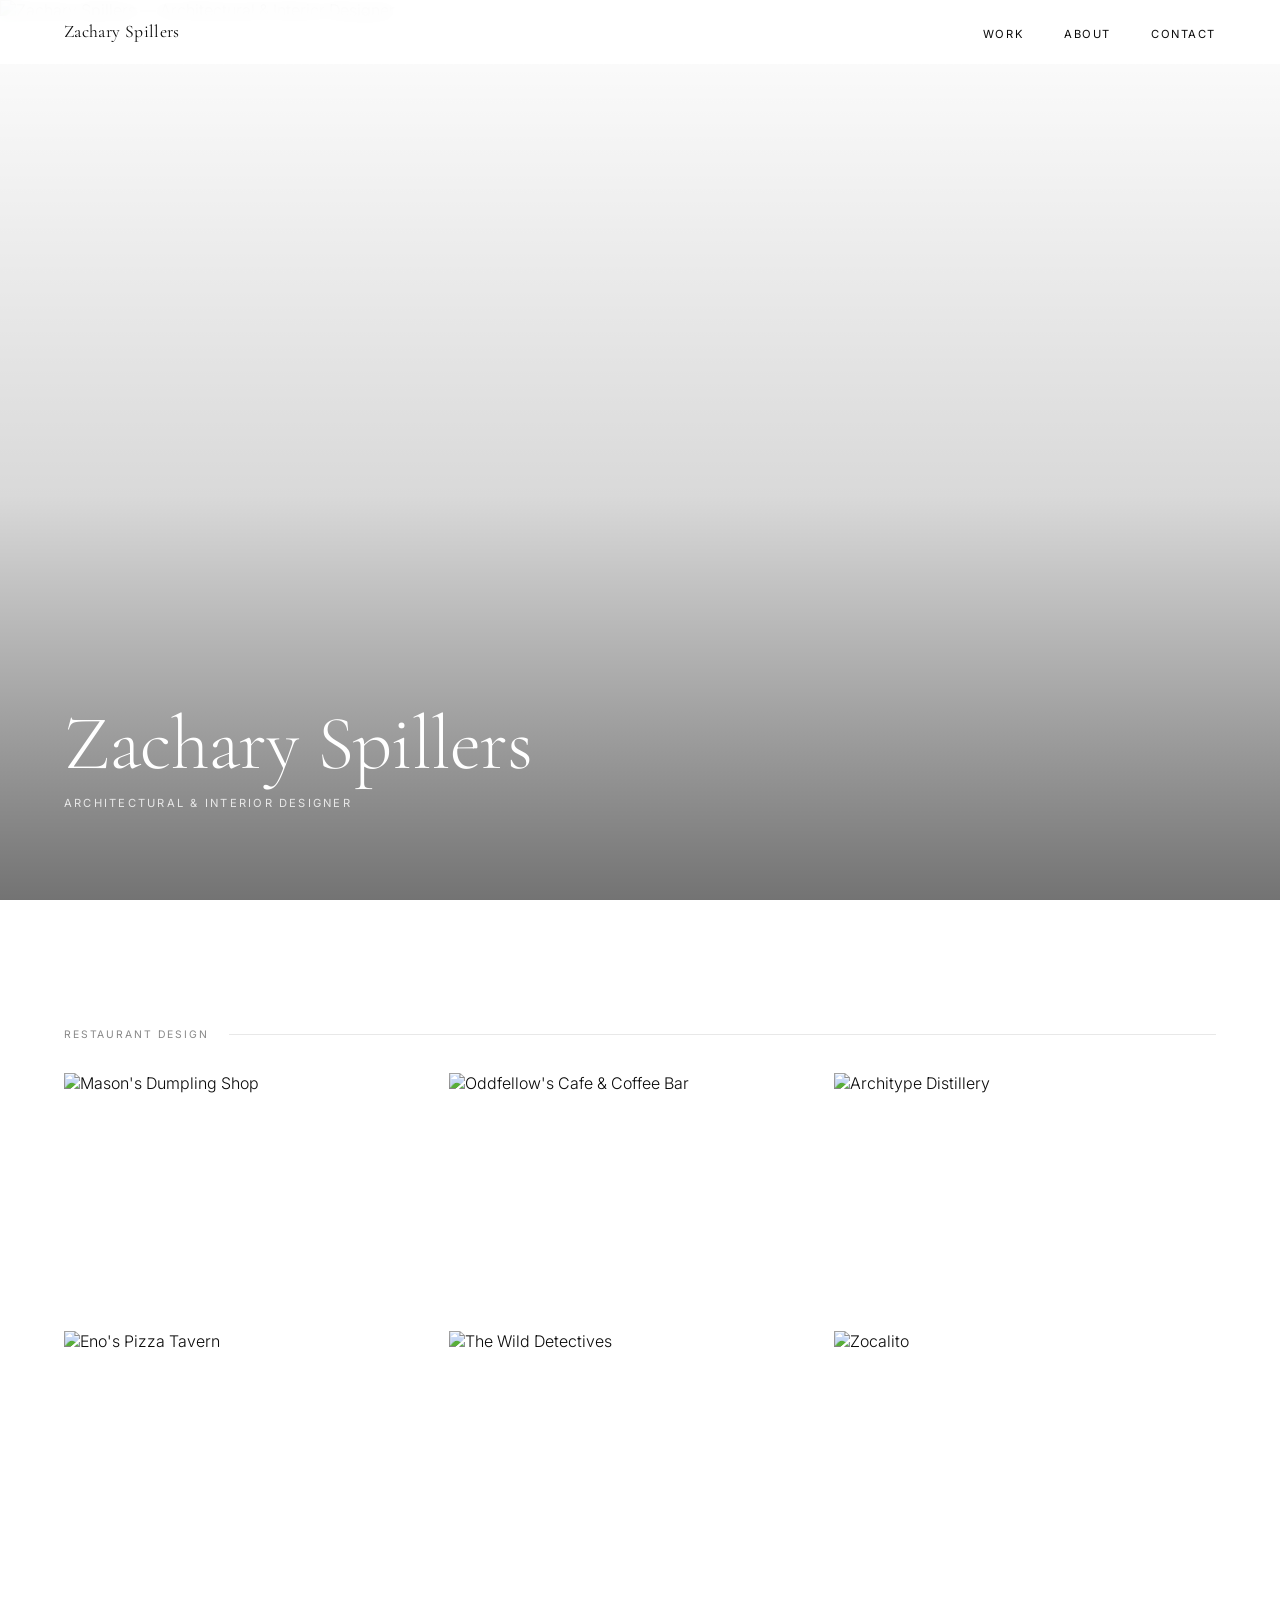
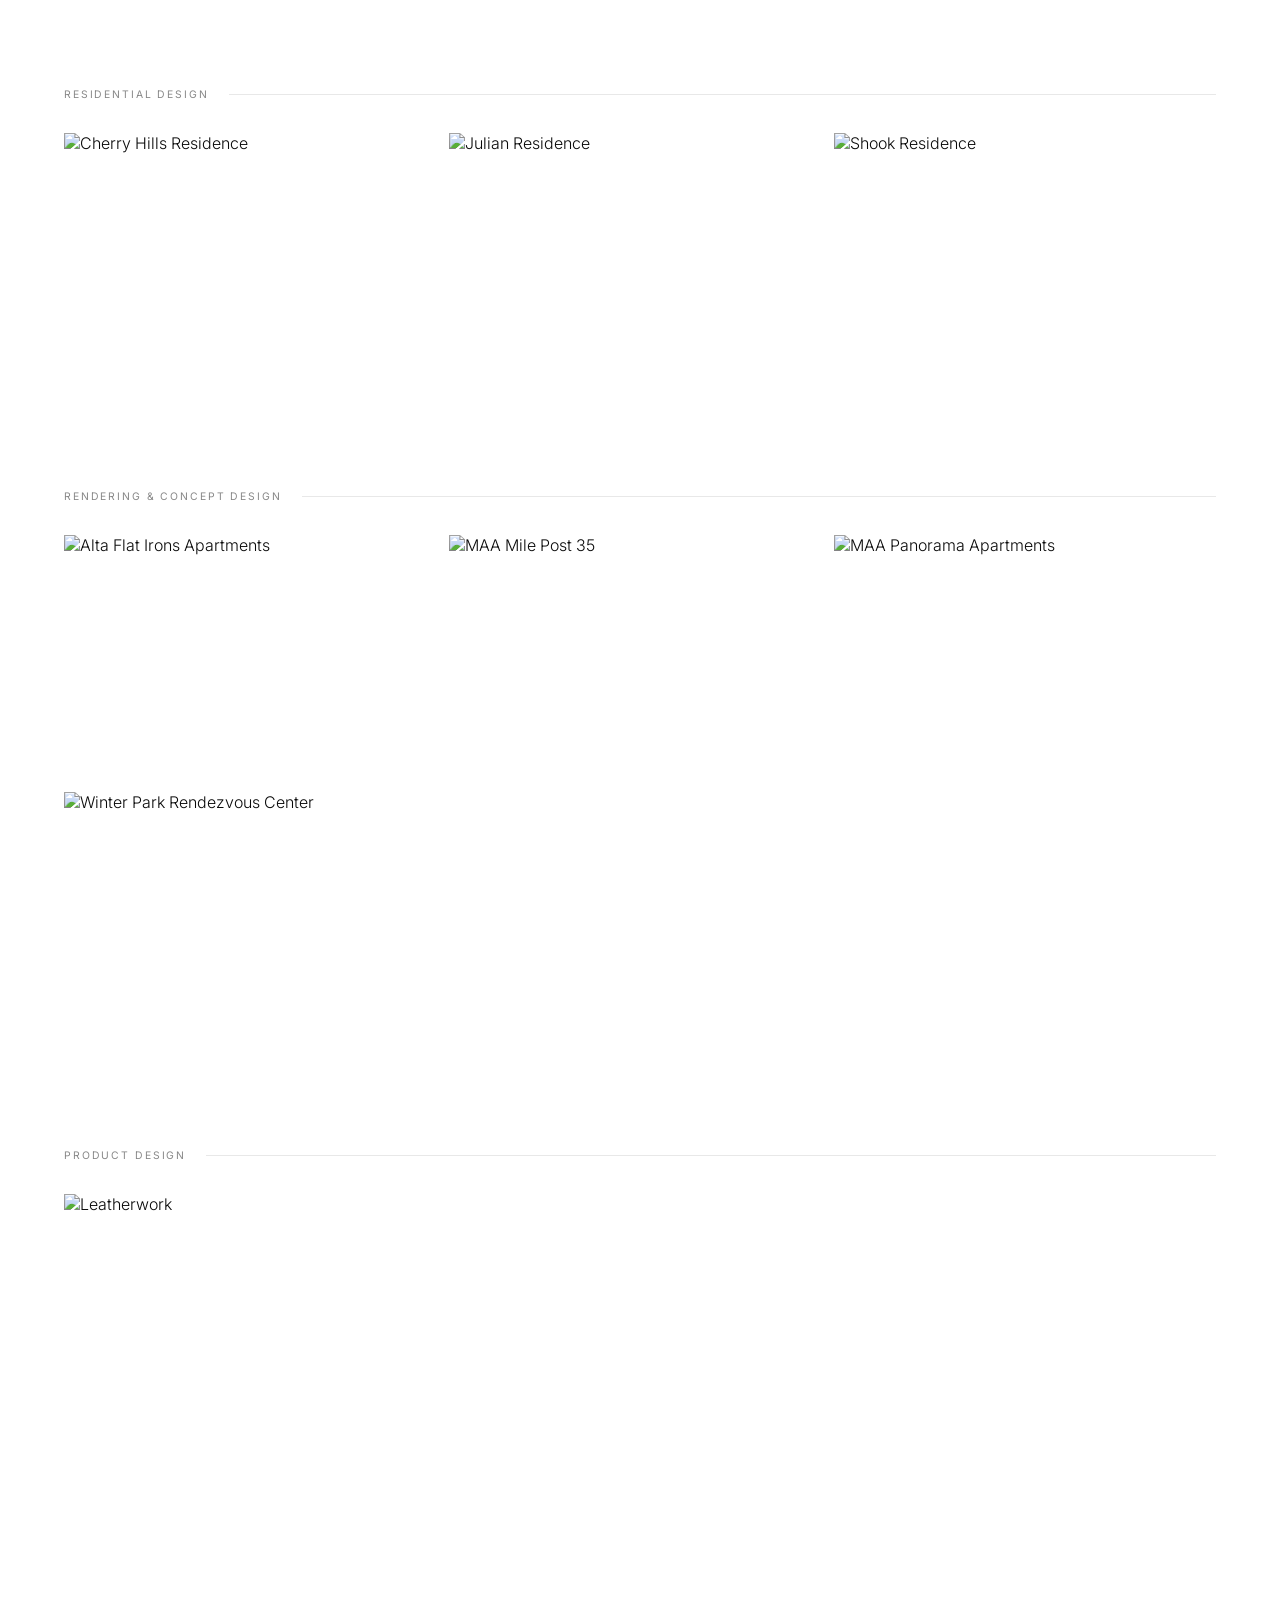
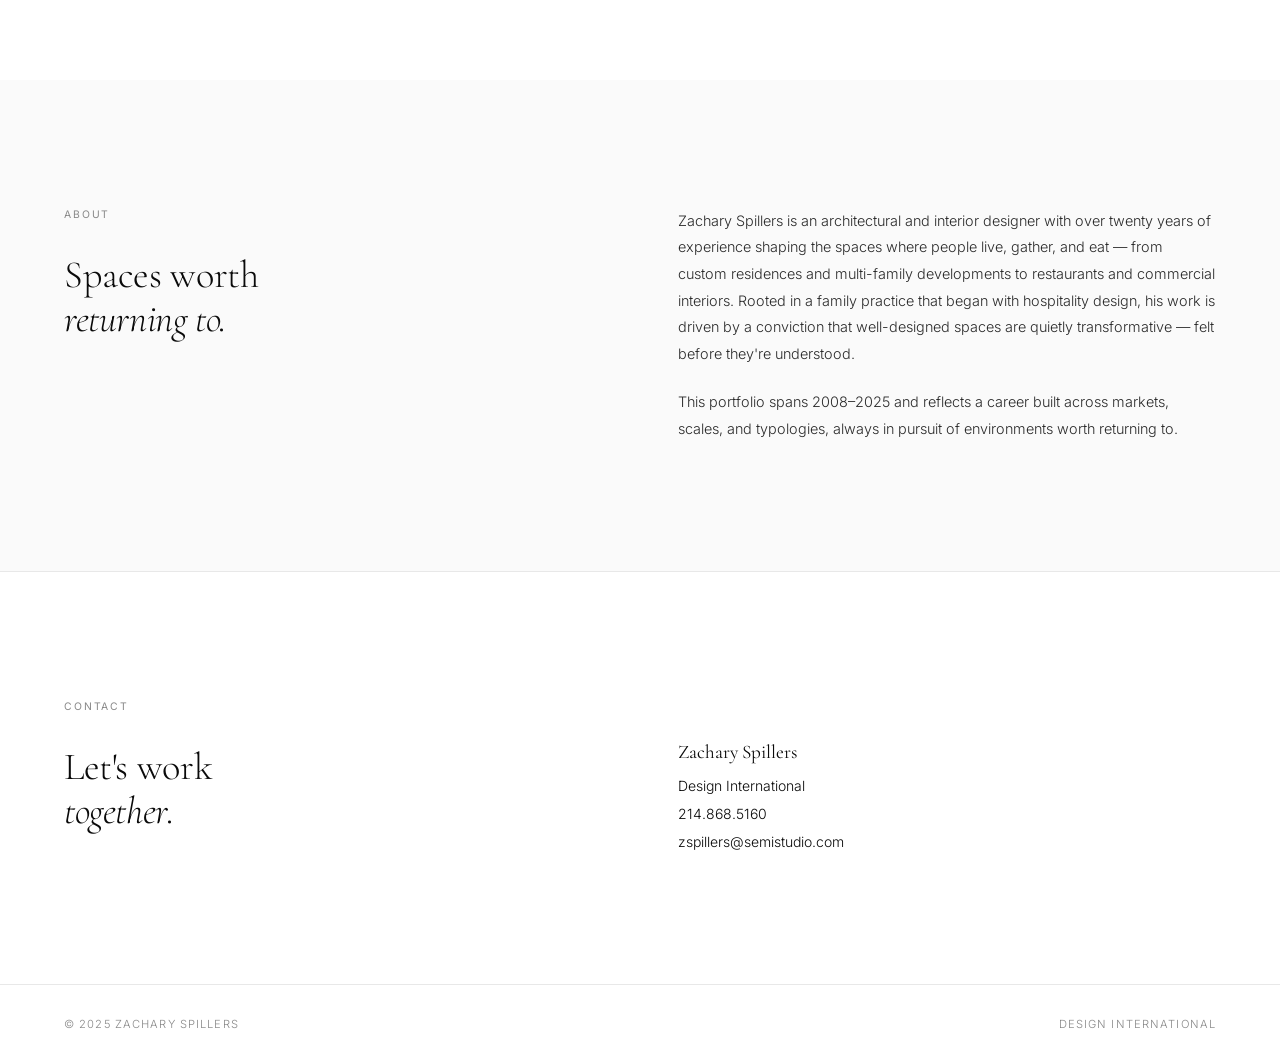
==== index.html @ 6c0fbd80 "Initial Upload" ====
<!DOCTYPE html>
<html lang="en">
<head>
  <meta charset="UTF-8" />
  <meta name="viewport" content="width=device-width, initial-scale=1.0" />
  <title>Zachary Spillers — Architectural &amp; Interior Designer</title>
  <meta name="description" content="Zachary Spillers is an architectural and interior designer with 20+ years of experience across hospitality, residential, and commercial interiors — based in Denver, working across Dallas, Mexico City, and beyond." />

  <link rel="preconnect" href="https://fonts.googleapis.com" />
  <link rel="preconnect" href="https://fonts.gstatic.com" crossorigin />
  <link href="https://fonts.googleapis.com/css2?family=Cormorant+Garamond:ital,wght@0,300;0,400;1,300&family=Inter:wght@300;400&display=swap" rel="stylesheet" />

  <link rel="stylesheet" href="styles.css" />
</head>
<body>

  <!-- ─── NAV ─────────────────────────────────────────────────────────────── -->
  <nav class="nav" id="nav">
    <a href="index.html" class="nav-wordmark">Zachary Spillers</a>
    <ul class="nav-links">
      <li><a href="#work">Work</a></li>
      <li><a href="#about">About</a></li>
      <li><a href="#contact">Contact</a></li>
    </ul>
  </nav>

  <!-- ─── HERO ─────────────────────────────────────────────────────────────── -->
  <section class="hero">
    <div class="hero-image">
      <img src="images/oddfellows-cafe/Oddfellows_Cafe_Cover.jpg"
           alt="Zachary Spillers — Architectural &amp; Interior Designer" />
    </div>
    <div class="hero-overlay"></div>
    <div class="hero-content">
      <h1 class="t-display">Zachary Spillers</h1>
      <p class="hero-subtitle">Architectural &amp; Interior Designer</p>
    </div>
  </section>

  <!-- ─── WORK ──────────────────────────────────────────────────────────────── -->
  <section id="work">
    <!-- Categories and project grids rendered by main.js -->
  </section>

  <!-- ─── ABOUT ─────────────────────────────────────────────────────────────── -->
  <section id="about">
    <div class="about-inner">
      <div>
        <p class="t-label about-label fade-in">About</p>
        <h2 class="t-heading fade-in">Spaces worth<br /><em>returning to.</em></h2>
      </div>
      <div class="fade-in">
        <p class="about-bio">
          Zachary Spillers is an architectural and interior designer with over twenty years of experience shaping the spaces where people live, gather, and eat — from custom residences and multi-family developments to restaurants and commercial interiors. Rooted in a family practice that began with hospitality design, his work is driven by a conviction that well-designed spaces are quietly transformative — felt before they're understood.
        </p>
        <p class="about-bio" style="margin-top:1.5em;">
          This portfolio spans 2008–2025 and reflects a career built across markets, scales, and typologies, always in pursuit of environments worth returning to.
        </p>
      </div>
    </div>
  </section>

  <!-- ─── CONTACT ───────────────────────────────────────────────────────────── -->
  <section id="contact">
    <div class="contact-inner">
      <div class="fade-in">
        <p class="t-label" style="margin-bottom:32px;">Contact</p>
        <h2 class="t-heading">Let's work<br /><em>together.</em></h2>
      </div>
      <div class="contact-details fade-in">
        <span class="contact-name">Zachary Spillers</span>
        <span class="contact-line">Design International</span>
        <a class="contact-line" href="tel:2148685160">214.868.5160</a>
        <a class="contact-line" href="mailto:zspillers@semistudio.com">zspillers@semistudio.com</a>
      </div>
    </div>
  </section>

  <!-- ─── FOOTER ────────────────────────────────────────────────────────────── -->
  <footer class="footer">
    <span class="footer-copy">&copy; 2025 Zachary Spillers</span>
    <span class="footer-copy">Design International</span>
  </footer>

  <script src="projects.js"></script>
  <script src="main.js"></script>
</body>
</html>
---- styles.css ----
/* ─── RESET & BASE ──────────────────────────────────────────────────────────── */
*, *::before, *::after { box-sizing: border-box; margin: 0; padding: 0; }

:root {
  --black: #0a0a0a;
  --white: #ffffff;
  --gray: #888888;
  --light-gray: #e8e8e8;
  --nav-height: 64px;
  --max-width: 1440px;
  --pad-x: clamp(24px, 5vw, 80px);
  --serif: 'Cormorant Garamond', Georgia, serif;
  --sans: 'Inter', system-ui, -apple-system, sans-serif;
}

html { scroll-behavior: smooth; font-size: 16px; }

body {
  font-family: var(--sans);
  font-weight: 300;
  color: var(--black);
  background: var(--white);
  -webkit-font-smoothing: antialiased;
  overflow-x: hidden;
}

img { display: block; width: 100%; height: 100%; object-fit: cover; }

a { color: inherit; text-decoration: none; }

/* ─── TYPOGRAPHY ────────────────────────────────────────────────────────────── */
/* T1 — Display / Hero */
.t-display {
  font-family: var(--serif);
  font-weight: 300;
  font-size: clamp(2.5rem, 6vw, 5rem);
  letter-spacing: -0.01em;
  line-height: 1.05;
}

/* T2 — Section headings */
.t-heading {
  font-family: var(--serif);
  font-weight: 300;
  font-size: clamp(1.75rem, 3vw, 2.5rem);
  letter-spacing: -0.01em;
  line-height: 1.15;
}

/* T3 — Category labels / metadata */
.t-label {
  font-family: var(--sans);
  font-weight: 400;
  font-size: 0.65rem;
  letter-spacing: 0.18em;
  text-transform: uppercase;
  color: var(--gray);
}

/* T4 — Body */
.t-body {
  font-family: var(--sans);
  font-weight: 300;
  font-size: clamp(0.875rem, 1.1vw, 1rem);
  line-height: 1.75;
  color: #333;
}

/* ─── NAVIGATION ────────────────────────────────────────────────────────────── */
.nav {
  position: fixed;
  top: 0; left: 0; right: 0;
  z-index: 100;
  height: var(--nav-height);
  display: flex;
  align-items: center;
  justify-content: space-between;
  padding: 0 var(--pad-x);
  background: rgba(255,255,255,0.95);
  backdrop-filter: blur(8px);
  -webkit-backdrop-filter: blur(8px);
  border-bottom: 1px solid transparent;
  transition: border-color 0.3s;
}

.nav.scrolled { border-bottom-color: var(--light-gray); }

.nav-wordmark {
  font-family: var(--serif);
  font-weight: 400;
  font-size: 1.1rem;
  letter-spacing: 0.02em;
  white-space: nowrap;
}

.nav-links {
  display: flex;
  gap: 40px;
  list-style: none;
}

.nav-links a {
  font-size: 0.7rem;
  letter-spacing: 0.14em;
  text-transform: uppercase;
  font-weight: 400;
  color: var(--black);
  transition: color 0.2s;
  position: relative;
}

.nav-links a::after {
  content: '';
  position: absolute;
  left: 0; bottom: -2px;
  width: 0; height: 1px;
  background: var(--black);
  transition: width 0.2s;
}

.nav-links a:hover { color: var(--black); }
.nav-links a:hover::after { width: 100%; }

/* ─── HERO ──────────────────────────────────────────────────────────────────── */
.hero {
  position: relative;
  height: 100svh;
  min-height: 560px;
  display: flex;
  align-items: flex-end;
  overflow: hidden;
}

.hero-image {
  position: absolute;
  inset: 0;
}

.hero-image img {
  object-position: center 30%;
}

.hero-overlay {
  position: absolute;
  inset: 0;
  background: linear-gradient(
    to top,
    rgba(0,0,0,0.55) 0%,
    rgba(0,0,0,0.15) 45%,
    rgba(0,0,0,0) 100%
  );
}

.hero-content {
  position: relative;
  z-index: 1;
  padding: 0 var(--pad-x) clamp(48px, 7vw, 96px);
  color: var(--white);
}

.hero-content .t-display { color: var(--white); }

.hero-subtitle {
  margin-top: 12px;
  font-size: 0.7rem;
  letter-spacing: 0.2em;
  text-transform: uppercase;
  font-weight: 400;
  color: rgba(255,255,255,0.8);
}

/* ─── SECTIONS ──────────────────────────────────────────────────────────────── */
.section {
  padding: clamp(80px, 10vw, 140px) var(--pad-x);
  max-width: var(--max-width);
  margin: 0 auto;
}

.section-full {
  padding: clamp(80px, 10vw, 140px) var(--pad-x);
}

.section-divider {
  width: 48px;
  height: 1px;
  background: var(--black);
  margin-bottom: 48px;
}

/* ─── WORK GRID ─────────────────────────────────────────────────────────────── */
#work { padding-top: clamp(80px, 10vw, 140px); }

.work-category {
  max-width: var(--max-width);
  margin: 0 auto;
  padding: 0 var(--pad-x);
  margin-bottom: clamp(64px, 8vw, 120px);
}

.work-category-header {
  display: flex;
  align-items: center;
  gap: 20px;
  margin-bottom: 32px;
}

.work-category-header::after {
  content: '';
  flex: 1;
  height: 1px;
  background: var(--light-gray);
}

.project-grid {
  display: grid;
  grid-template-columns: repeat(3, 1fr);
  gap: 3px;
}

.project-card {
  position: relative;
  aspect-ratio: 3 / 2;
  overflow: hidden;
  cursor: pointer;
  display: block;
}

.project-card-image {
  position: absolute;
  inset: 0;
  transition: transform 0.7s cubic-bezier(0.25, 0.46, 0.45, 0.94);
}

.project-card:hover .project-card-image {
  transform: scale(1.04);
}

.project-card-overlay {
  position: absolute;
  inset: 0;
  background: linear-gradient(
    to top,
    rgba(0,0,0,0.72) 0%,
    rgba(0,0,0,0.1) 50%,
    rgba(0,0,0,0) 100%
  );
  opacity: 0;
  transition: opacity 0.4s ease;
}

.project-card:hover .project-card-overlay { opacity: 1; }

.project-card-info {
  position: absolute;
  bottom: 0; left: 0; right: 0;
  padding: 24px 28px;
  transform: translateY(6px);
  opacity: 0;
  transition: opacity 0.35s ease, transform 0.35s ease;
}

.project-card:hover .project-card-info {
  opacity: 1;
  transform: translateY(0);
}

.project-card-title {
  font-family: var(--serif);
  font-weight: 300;
  font-size: clamp(1rem, 1.4vw, 1.35rem);
  color: var(--white);
  line-height: 1.2;
}

.project-card-location {
  margin-top: 4px;
  font-size: 0.65rem;
  letter-spacing: 0.14em;
  text-transform: uppercase;
  color: rgba(255,255,255,0.7);
  font-weight: 400;
}

/* 2-column for categories with fewer items */
.project-grid-2 {
  grid-template-columns: repeat(2, 1fr);
}

/* ─── ABOUT ─────────────────────────────────────────────────────────────────── */
#about {
  background: #fafafa;
}

.about-inner {
  display: grid;
  grid-template-columns: 1fr 1fr;
  gap: clamp(48px, 6vw, 96px);
  align-items: start;
  max-width: var(--max-width);
  margin: 0 auto;
  padding: clamp(80px, 10vw, 140px) var(--pad-x);
}

.about-label { margin-bottom: 32px; }

.about-bio {
  font-family: var(--sans);
  font-weight: 300;
  font-size: clamp(0.9rem, 1.1vw, 1.05rem);
  line-height: 1.85;
  color: #2a2a2a;
}

/* ─── CONTACT ────────────────────────────────────────────────────────────────── */
#contact {
  border-top: 1px solid var(--light-gray);
}

.contact-inner {
  max-width: var(--max-width);
  margin: 0 auto;
  padding: clamp(80px, 10vw, 140px) var(--pad-x);
  display: grid;
  grid-template-columns: 1fr 1fr;
  gap: clamp(48px, 6vw, 96px);
  align-items: start;
}

.contact-details { margin-top: 40px; }

.contact-line {
  display: block;
  font-size: clamp(0.875rem, 1vw, 1rem);
  line-height: 2;
  font-weight: 300;
  color: var(--black);
  transition: color 0.2s;
}

a.contact-line:hover { color: var(--gray); }

.contact-name {
  font-family: var(--serif);
  font-size: clamp(1.1rem, 1.5vw, 1.4rem);
  font-weight: 400;
  margin-bottom: 8px;
  display: block;
}

/* ─── FOOTER ─────────────────────────────────────────────────────────────────── */
.footer {
  border-top: 1px solid var(--light-gray);
  padding: 32px var(--pad-x);
  display: flex;
  align-items: center;
  justify-content: space-between;
}

.footer-copy {
  font-size: 0.7rem;
  letter-spacing: 0.1em;
  color: var(--gray);
  text-transform: uppercase;
}

/* ─── PROJECT PAGE ───────────────────────────────────────────────────────────── */
.project-hero {
  position: relative;
  height: 92svh;
  min-height: 480px;
  overflow: hidden;
  margin-top: var(--nav-height);
}

.project-hero img {
  width: 100%;
  height: 100%;
  object-fit: cover;
  object-position: center 40%;
}

.project-meta {
  max-width: var(--max-width);
  margin: 0 auto;
  padding: clamp(56px, 7vw, 100px) var(--pad-x) 0;
  display: grid;
  grid-template-columns: 1fr 1fr;
  gap: clamp(40px, 5vw, 80px);
  align-items: start;
}

.project-title-block .t-label { margin-bottom: 16px; }

.project-title {
  font-family: var(--serif);
  font-weight: 300;
  font-size: clamp(2rem, 4vw, 3.5rem);
  letter-spacing: -0.01em;
  line-height: 1.1;
}

.project-location {
  margin-top: 8px;
  font-size: 0.7rem;
  letter-spacing: 0.16em;
  text-transform: uppercase;
  color: var(--gray);
  font-weight: 400;
}

.project-info { padding-top: 8px; }

.project-scope-label {
  font-size: 0.6rem;
  letter-spacing: 0.18em;
  text-transform: uppercase;
  color: var(--gray);
  margin-bottom: 8px;
  font-weight: 400;
}

.project-scope {
  font-size: clamp(0.8rem, 0.95vw, 0.9rem);
  line-height: 1.7;
  font-weight: 300;
  color: #444;
  border-left: 1px solid var(--light-gray);
  padding-left: 20px;
}

.project-description {
  max-width: var(--max-width);
  margin: 0 auto;
  padding: clamp(40px, 5vw, 72px) var(--pad-x) 0;
}

.project-description p {
  max-width: 68ch;
  font-size: clamp(0.925rem, 1.1vw, 1.05rem);
  line-height: 1.85;
  font-weight: 300;
  color: #2a2a2a;
}

/* ─── GALLERY GRID ───────────────────────────────────────────────────────────── */
.gallery-section {
  max-width: var(--max-width);
  margin: 0 auto;
  padding: clamp(56px, 7vw, 96px) var(--pad-x);
}

.gallery-grid {
  display: grid;
  grid-template-columns: repeat(2, 1fr);
  gap: 3px;
}

.gallery-item {
  aspect-ratio: 3 / 2;
  overflow: hidden;
  cursor: zoom-in;
  position: relative;
}

.gallery-item img {
  transition: transform 0.5s cubic-bezier(0.25, 0.46, 0.45, 0.94);
}

.gallery-item:hover img { transform: scale(1.03); }

/* ─── LIGHTBOX ───────────────────────────────────────────────────────────────── */
.lightbox {
  position: fixed;
  inset: 0;
  z-index: 1000;
  background: rgba(0,0,0,0.95);
  display: flex;
  align-items: center;
  justify-content: center;
  opacity: 0;
  pointer-events: none;
  transition: opacity 0.3s ease;
}

.lightbox.open {
  opacity: 1;
  pointer-events: all;
}

.lightbox-inner {
  position: relative;
  max-width: 90vw;
  max-height: 90svh;
  display: flex;
  align-items: center;
  justify-content: center;
}

.lightbox-img {
  max-width: 90vw;
  max-height: 90svh;
  width: auto;
  height: auto;
  object-fit: contain;
  display: block;
}

.lightbox-close {
  position: fixed;
  top: 24px; right: 28px;
  width: 44px; height: 44px;
  display: flex;
  align-items: center;
  justify-content: center;
  cursor: pointer;
  color: rgba(255,255,255,0.75);
  font-size: 1.5rem;
  font-weight: 200;
  transition: color 0.2s;
  background: none;
  border: none;
  line-height: 1;
}

.lightbox-close:hover { color: var(--white); }

.lightbox-prev,
.lightbox-next {
  position: fixed;
  top: 50%;
  transform: translateY(-50%);
  width: 48px; height: 48px;
  display: flex;
  align-items: center;
  justify-content: center;
  cursor: pointer;
  color: rgba(255,255,255,0.6);
  background: none;
  border: none;
  font-size: 1.6rem;
  font-weight: 200;
  transition: color 0.2s;
}

.lightbox-prev { left: 20px; }
.lightbox-next { right: 20px; }
.lightbox-prev:hover,
.lightbox-next:hover { color: var(--white); }

.lightbox-counter {
  position: fixed;
  bottom: 24px;
  left: 50%;
  transform: translateX(-50%);
  font-size: 0.65rem;
  letter-spacing: 0.15em;
  color: rgba(255,255,255,0.5);
  text-transform: uppercase;
}

/* ─── PROJECT NAV ────────────────────────────────────────────────────────────── */
.project-nav {
  border-top: 1px solid var(--light-gray);
  display: grid;
  grid-template-columns: 1fr 1fr;
}

.project-nav-item {
  padding: clamp(32px, 4vw, 56px) var(--pad-x);
  display: flex;
  flex-direction: column;
  gap: 10px;
  transition: background 0.2s;
  cursor: pointer;
}

.project-nav-item:hover { background: #fafafa; }

.project-nav-item.next {
  border-left: 1px solid var(--light-gray);
  text-align: right;
  align-items: flex-end;
}

.project-nav-arrow {
  font-size: 1.2rem;
  font-weight: 200;
  color: var(--gray);
}

.project-nav-label {
  font-size: 0.6rem;
  letter-spacing: 0.18em;
  text-transform: uppercase;
  color: var(--gray);
  font-weight: 400;
}

.project-nav-title {
  font-family: var(--serif);
  font-weight: 300;
  font-size: clamp(1rem, 1.5vw, 1.4rem);
  color: var(--black);
  line-height: 1.2;
}

/* ─── BACK LINK ──────────────────────────────────────────────────────────────── */
.back-link {
  display: inline-flex;
  align-items: center;
  gap: 8px;
  font-size: 0.65rem;
  letter-spacing: 0.15em;
  text-transform: uppercase;
  font-weight: 400;
  color: var(--gray);
  transition: color 0.2s;
  padding: clamp(24px, 3vw, 40px) var(--pad-x) 0;
  max-width: var(--max-width);
  margin: 0 auto;
  display: flex;
}

.back-link:hover { color: var(--black); }

/* ─── MOBILE ─────────────────────────────────────────────────────────────────── */
@media (max-width: 900px) {
  .project-grid { grid-template-columns: repeat(2, 1fr); }
  .project-grid-2 { grid-template-columns: 1fr; }
  .about-inner { grid-template-columns: 1fr; }
  .contact-inner { grid-template-columns: 1fr; }
  .project-meta { grid-template-columns: 1fr; }
  .gallery-grid { grid-template-columns: repeat(2, 1fr); }
}

@media (max-width: 600px) {
  :root { --pad-x: 20px; }
  .nav-wordmark { font-size: 0.95rem; }
  .nav-links { gap: 24px; }
  .project-grid { grid-template-columns: 1fr; }
  .gallery-grid { grid-template-columns: 1fr; }
  .project-nav { grid-template-columns: 1fr; }
  .project-nav-item.next { border-left: none; border-top: 1px solid var(--light-gray); align-items: flex-start; text-align: left; }
  .lightbox-prev { left: 8px; }
  .lightbox-next { right: 8px; }
}

/* ─── TRANSITIONS / ANIMATIONS ───────────────────────────────────────────────── */
.fade-in {
  opacity: 0;
  transform: translateY(20px);
  transition: opacity 0.6s ease, transform 0.6s ease;
}

.fade-in.visible {
  opacity: 1;
  transform: translateY(0);
}

.stagger > * {
  opacity: 0;
  transform: translateY(16px);
  transition: opacity 0.5s ease, transform 0.5s ease;
}

.stagger.visible > * { opacity: 1; transform: translateY(0); }
.stagger.visible > *:nth-child(1) { transition-delay: 0s; }
.stagger.visible > *:nth-child(2) { transition-delay: 0.06s; }
.stagger.visible > *:nth-child(3) { transition-delay: 0.12s; }
.stagger.visible > *:nth-child(4) { transition-delay: 0.18s; }
.stagger.visible > *:nth-child(5) { transition-delay: 0.24s; }
.stagger.visible > *:nth-child(6) { transition-delay: 0.30s; }
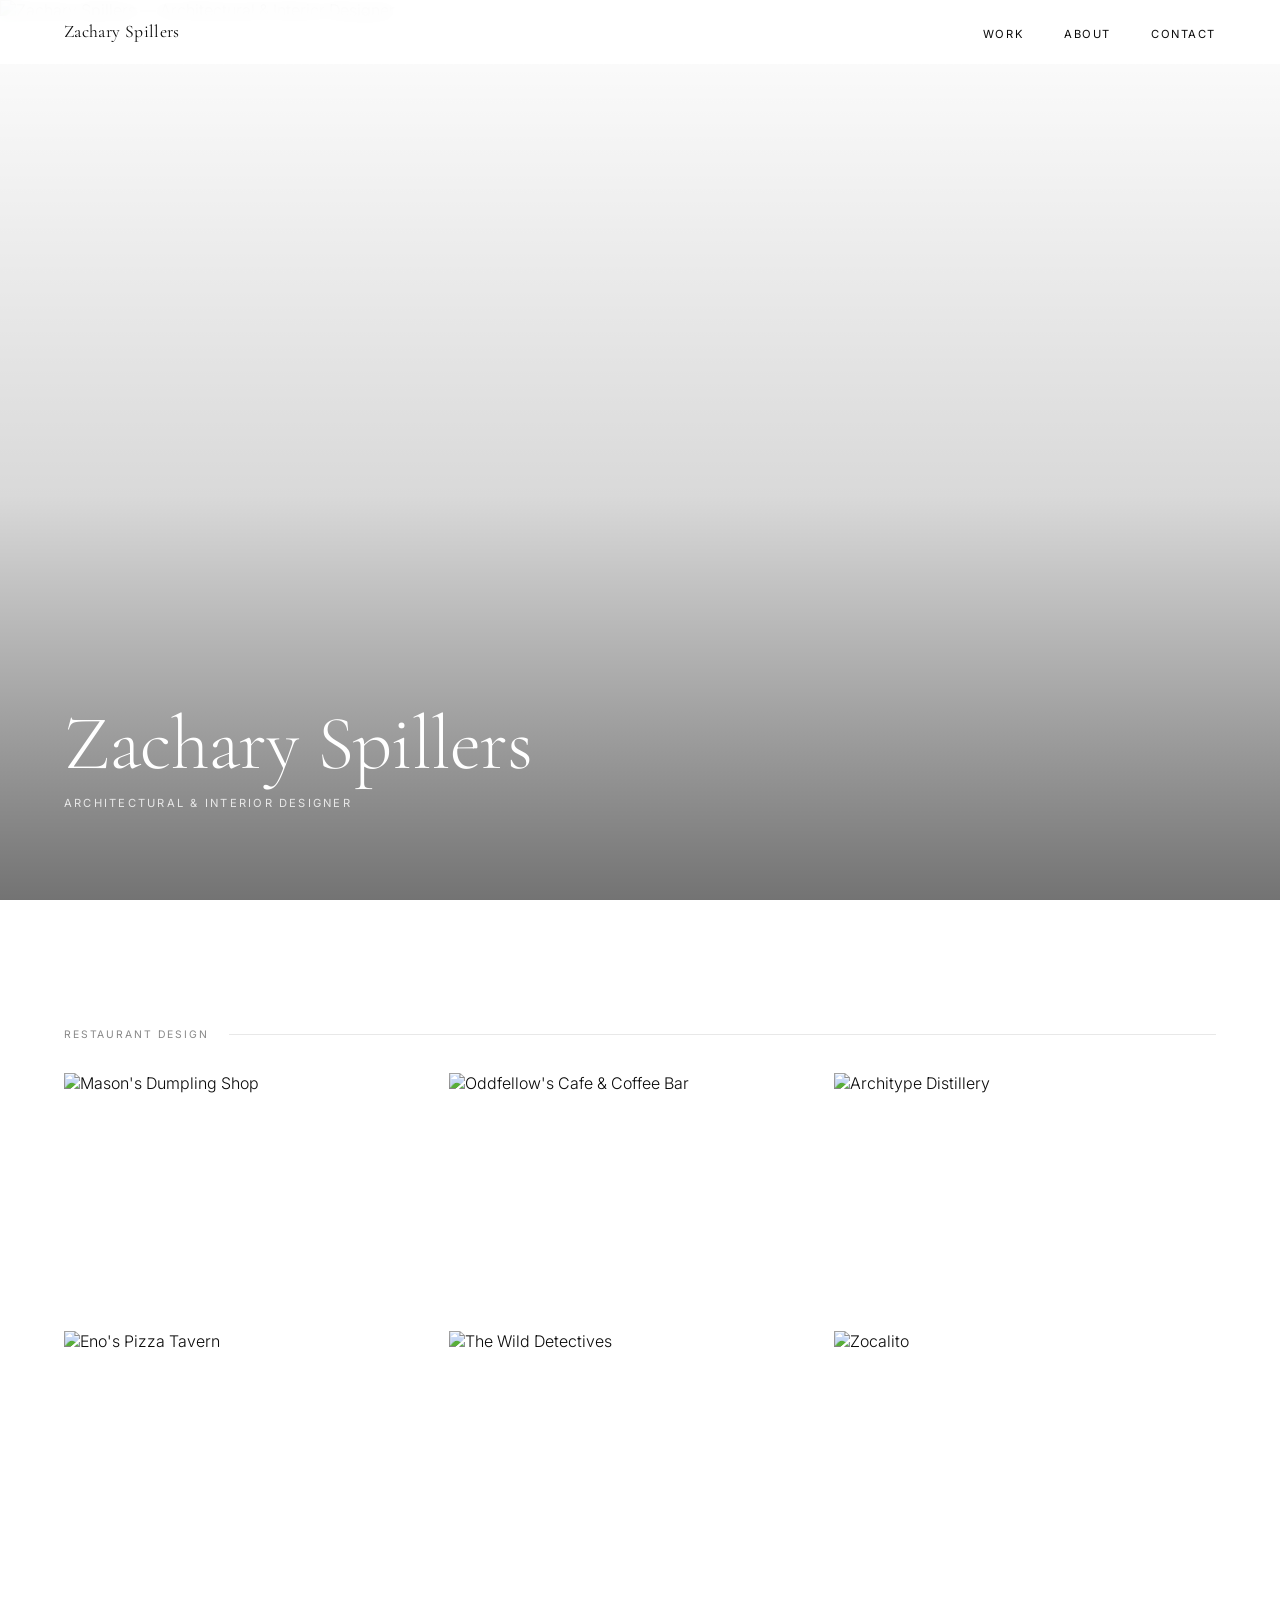
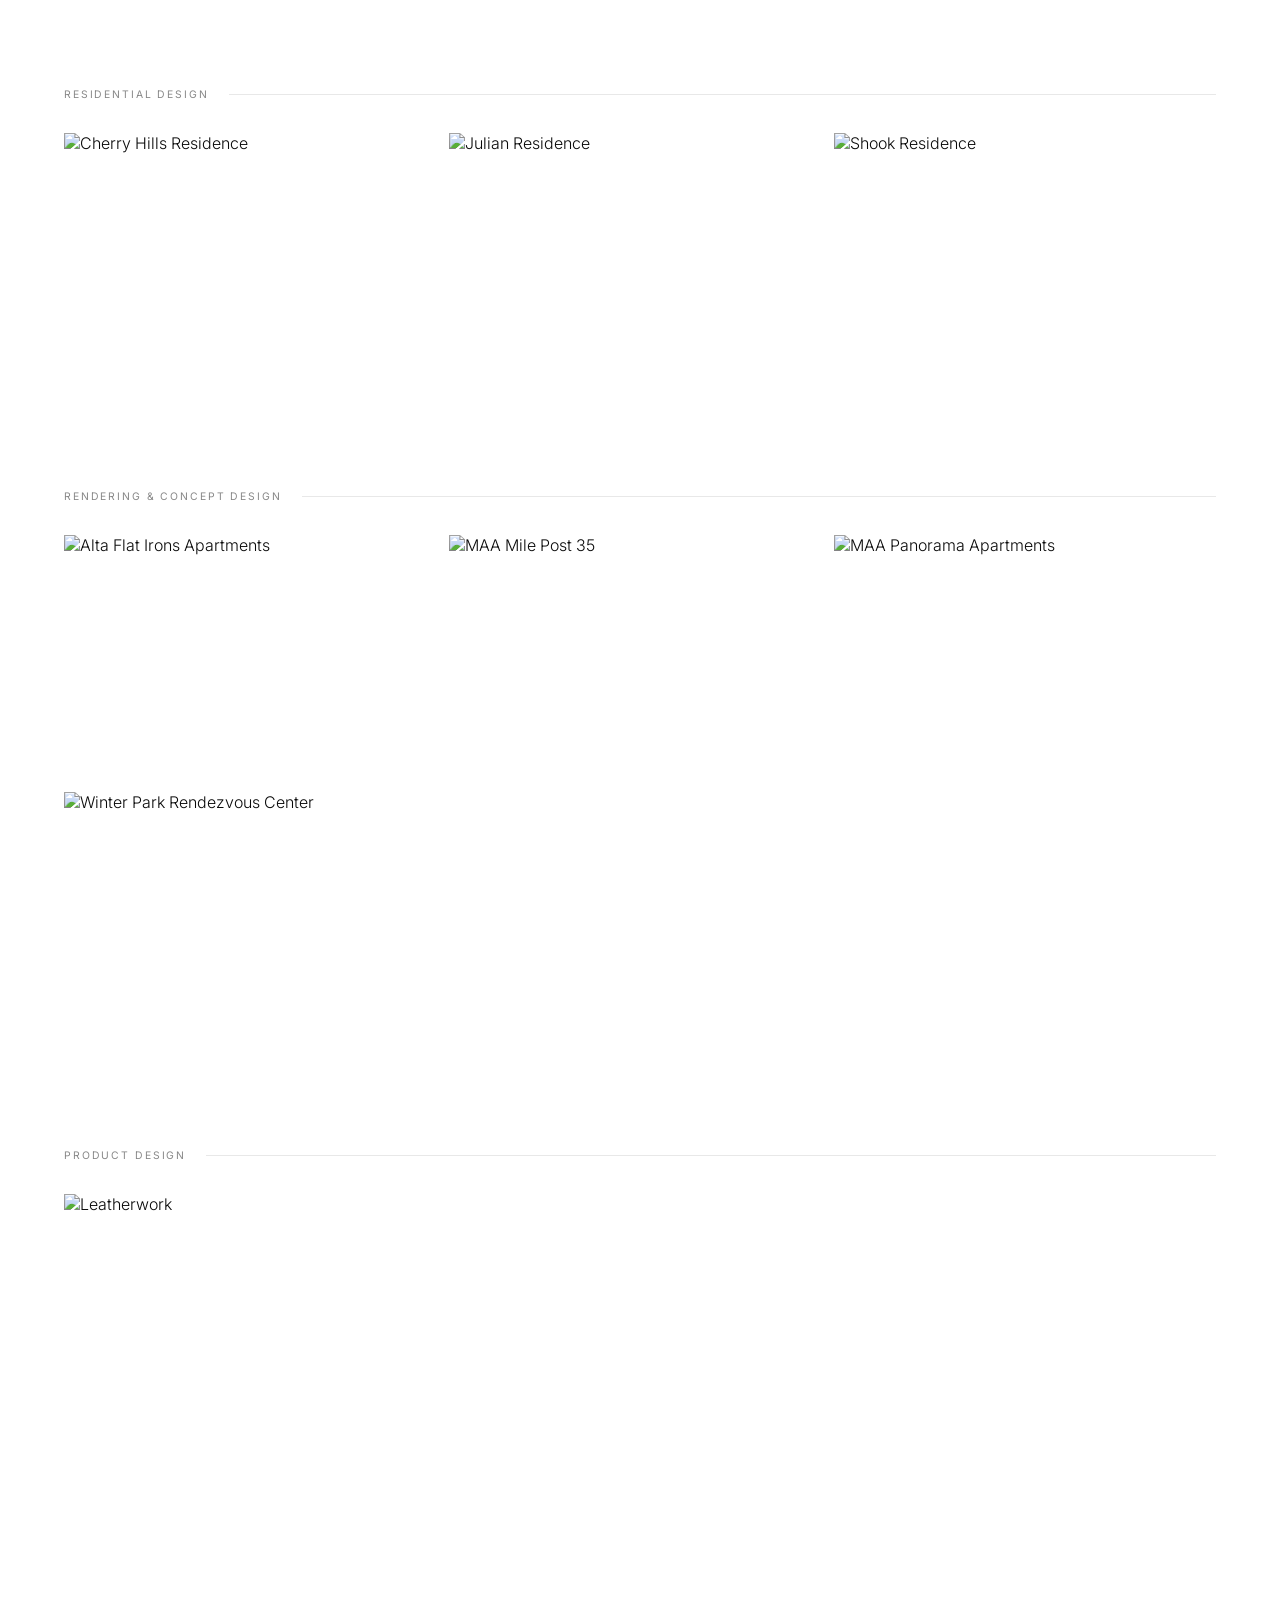
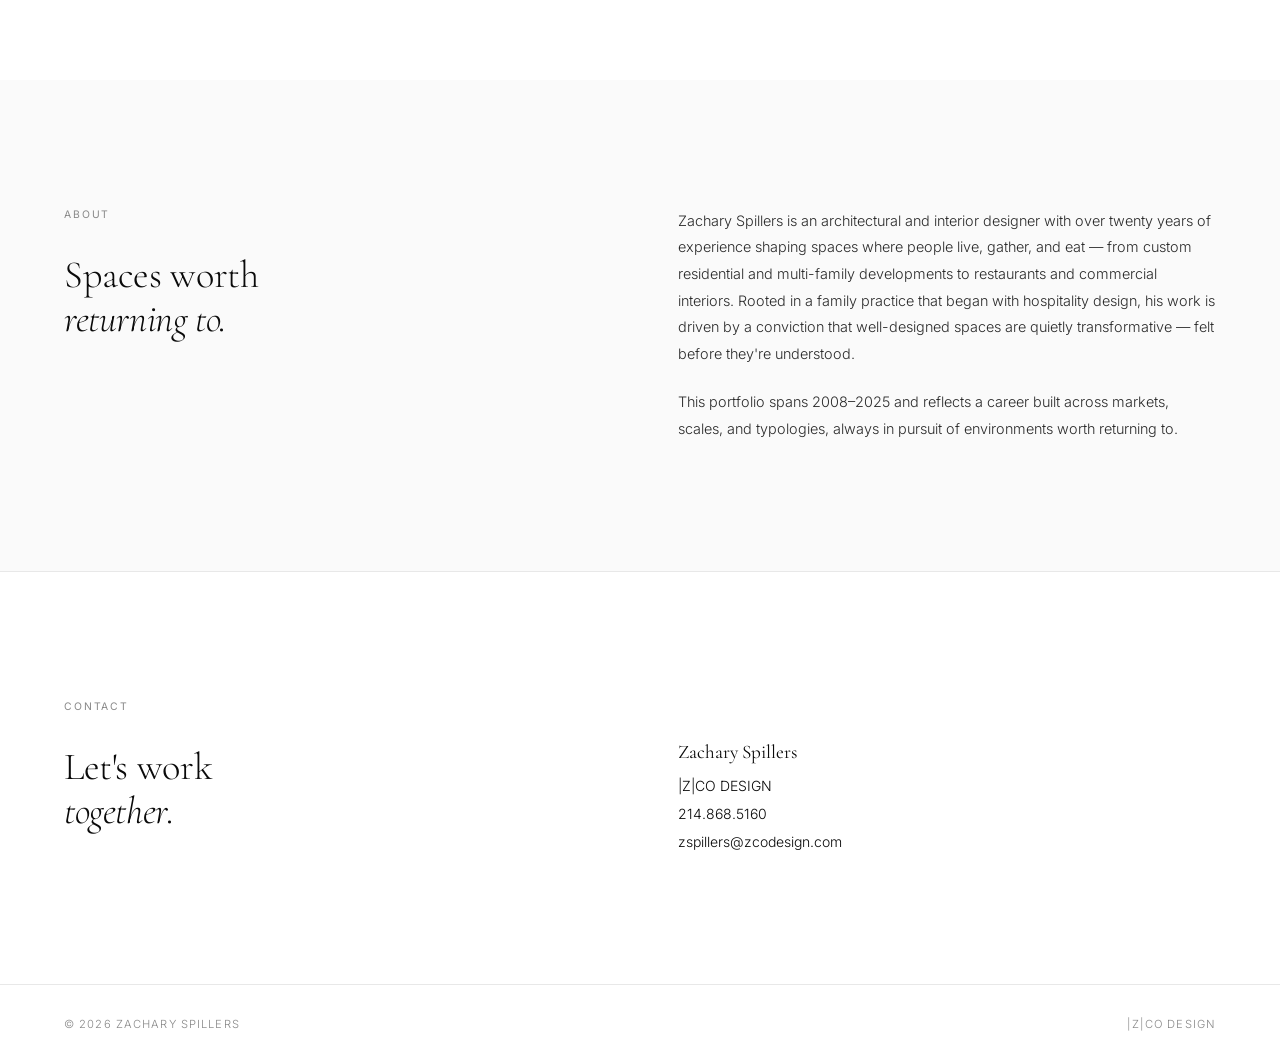
==== commit 2fd3b9f1: "Add images and update cont" ====
--- a/index.html
+++ b/index.html
@@ -51,7 +51,7 @@
       </div>
       <div class="fade-in">
         <p class="about-bio">
-          Zachary Spillers is an architectural and interior designer with over twenty years of experience shaping the spaces where people live, gather, and eat — from custom residences and multi-family developments to restaurants and commercial interiors. Rooted in a family practice that began with hospitality design, his work is driven by a conviction that well-designed spaces are quietly transformative — felt before they're understood.
+          Zachary Spillers is an architectural and interior designer with over twenty years of experience shaping spaces where people live, gather, and eat — from custom residential and multi-family developments to restaurants and commercial interiors. Rooted in a family practice that began with hospitality design, his work is driven by a conviction that well-designed spaces are quietly transformative — felt before they're understood.
         </p>
         <p class="about-bio" style="margin-top:1.5em;">
           This portfolio spans 2008–2025 and reflects a career built across markets, scales, and typologies, always in pursuit of environments worth returning to.
@@ -69,17 +69,17 @@
       </div>
       <div class="contact-details fade-in">
         <span class="contact-name">Zachary Spillers</span>
-        <span class="contact-line">Design International</span>
+        <span class="contact-line">|Z|CO DESIGN</span>
         <a class="contact-line" href="tel:2148685160">214.868.5160</a>
-        <a class="contact-line" href="mailto:zspillers@semistudio.com">zspillers@semistudio.com</a>
+        <a class="contact-line" href="mailto:zspillers@zcodesign.com">zspillers@zcodesign.com</a>
       </div>
     </div>
   </section>
 
   <!-- ─── FOOTER ────────────────────────────────────────────────────────────── -->
   <footer class="footer">
-    <span class="footer-copy">&copy; 2025 Zachary Spillers</span>
-    <span class="footer-copy">Design International</span>
+    <span class="footer-copy">&copy; 2026 Zachary Spillers</span>
+    <span class="footer-copy">|Z|CO DESIGN</span>
   </footer>
 
   <script src="projects.js"></script>
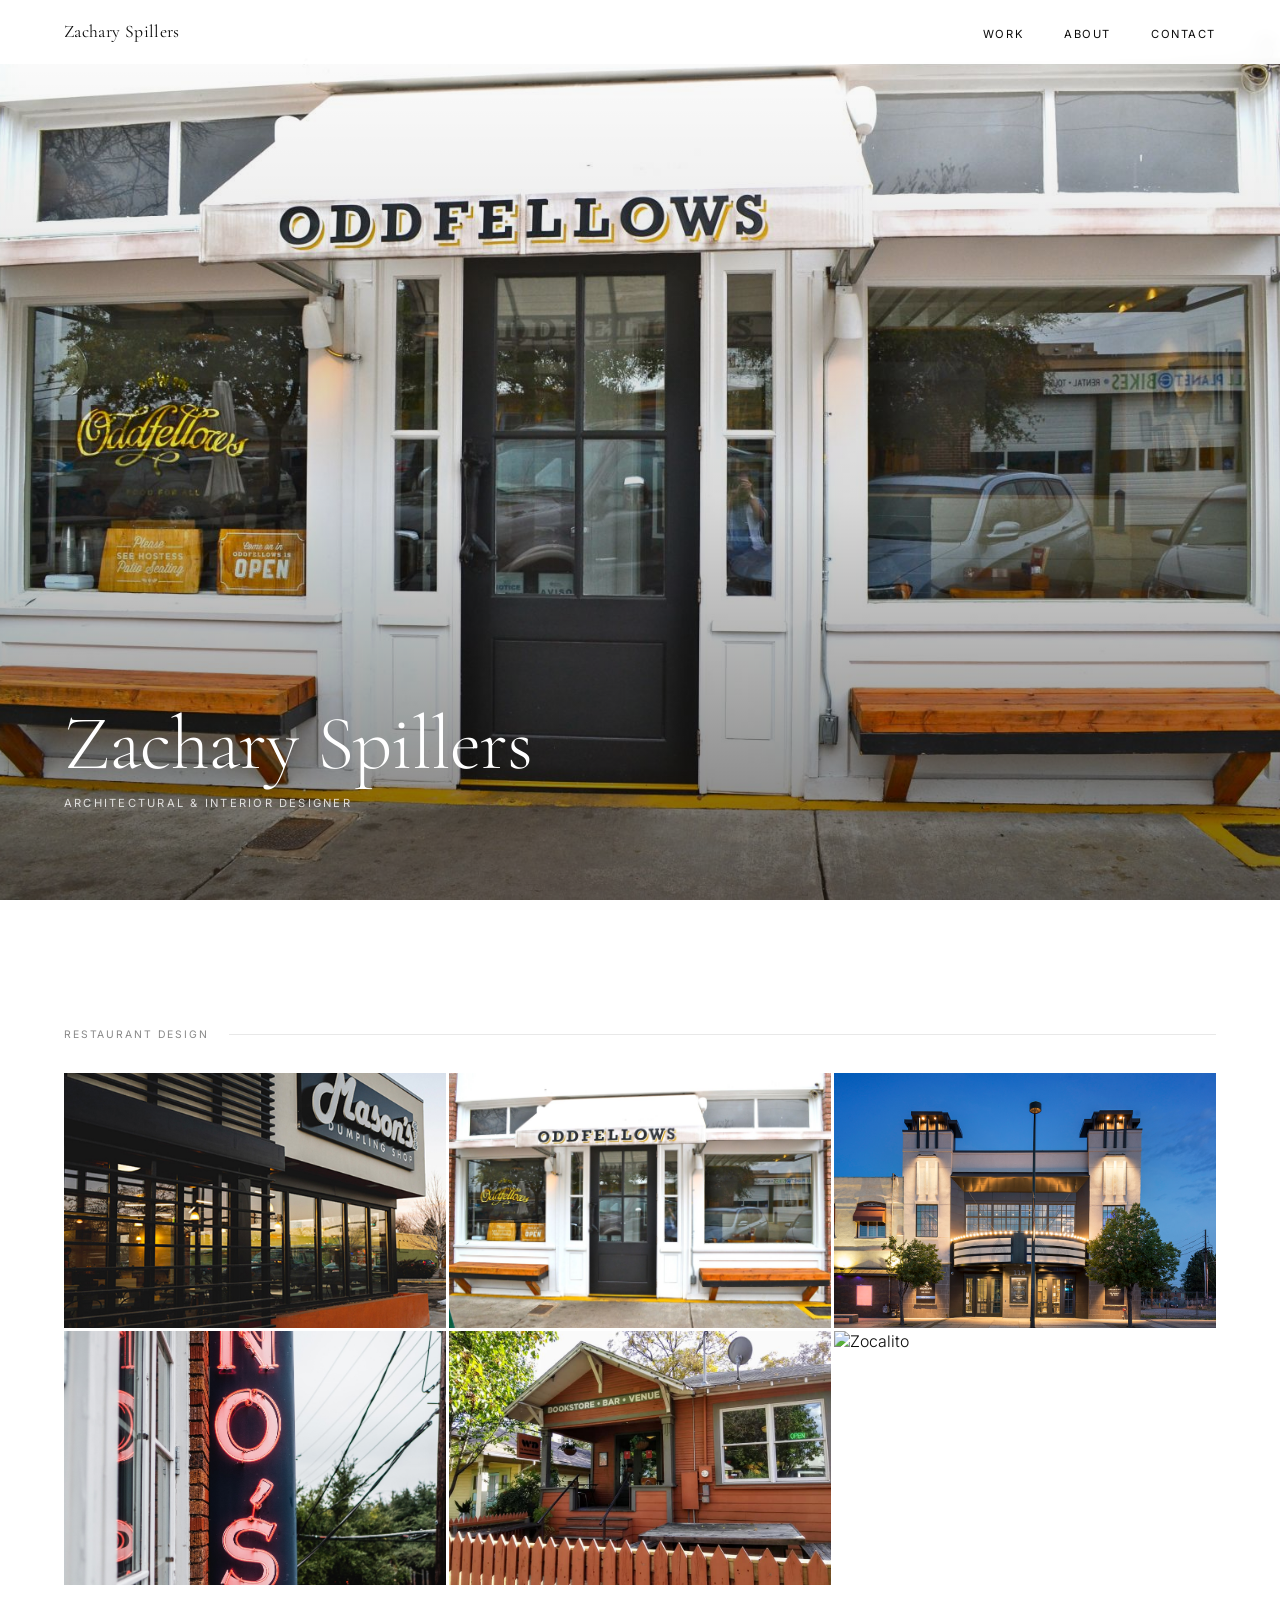
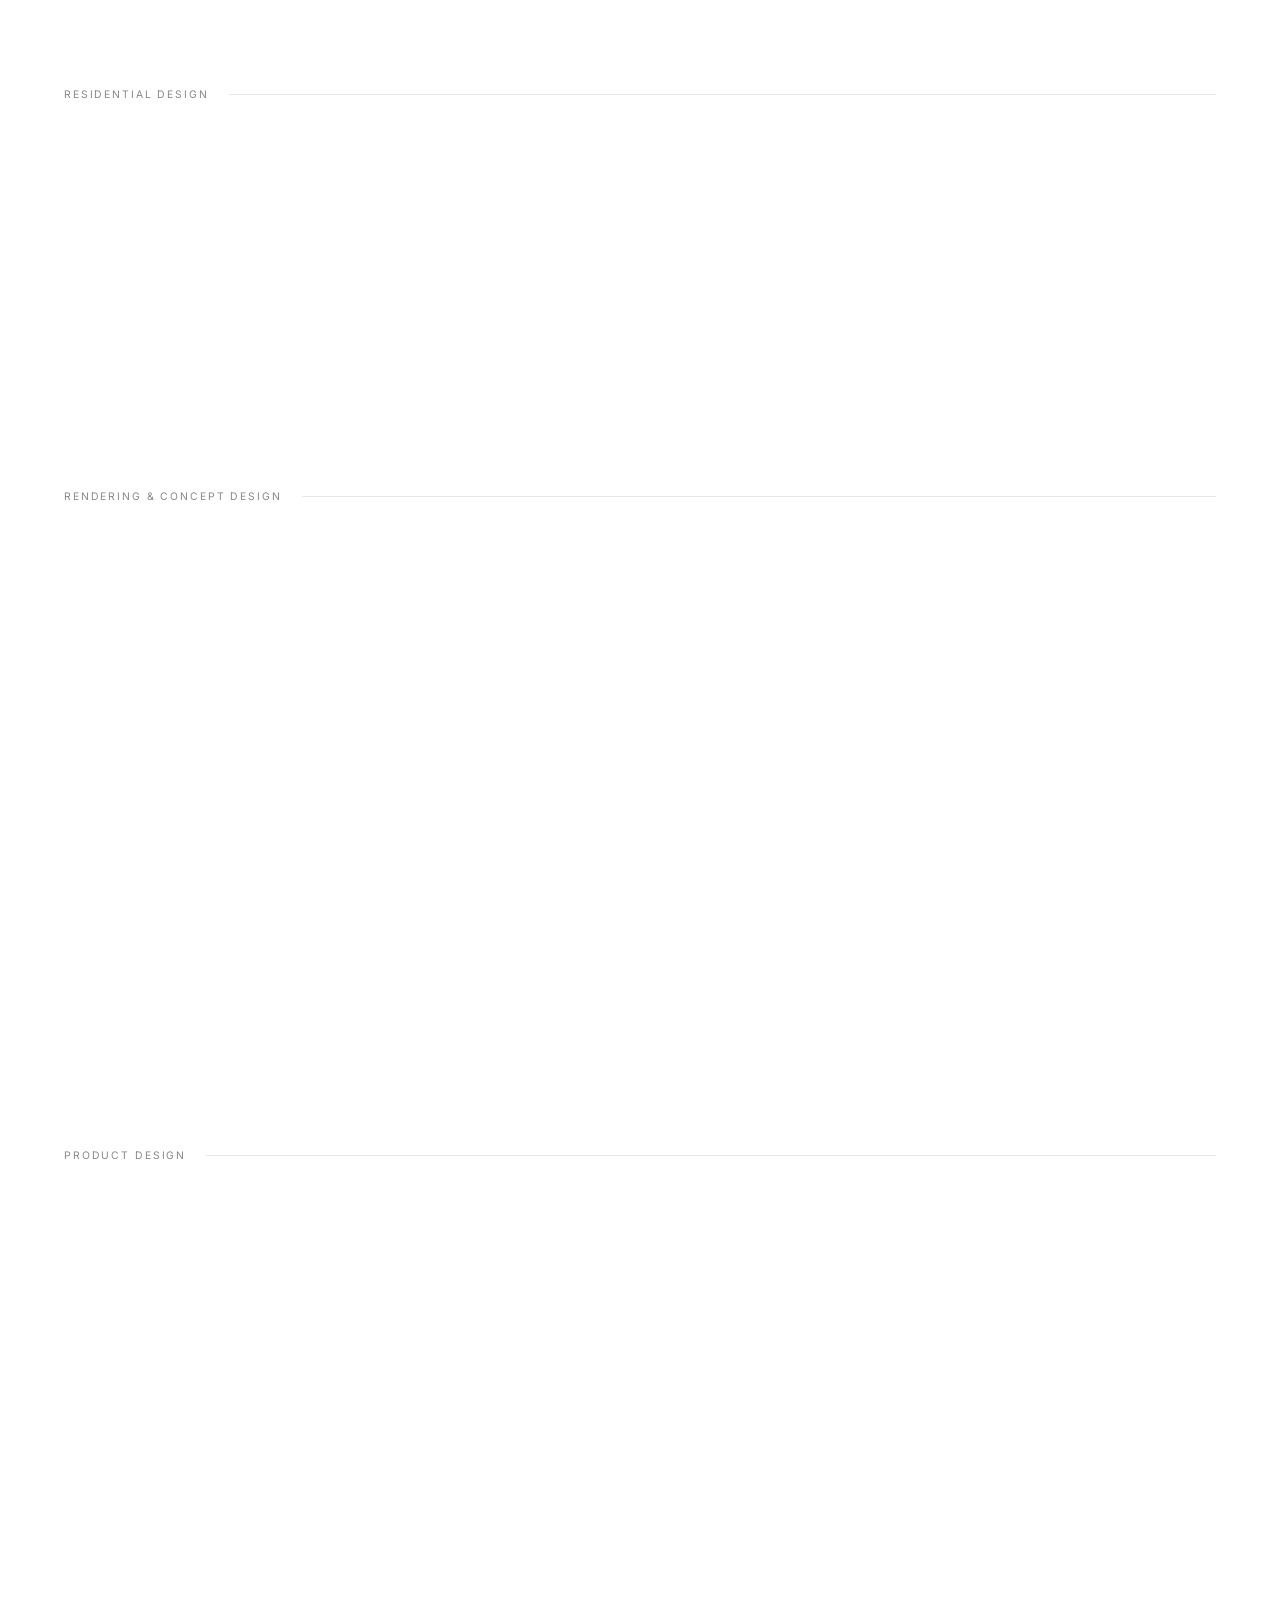
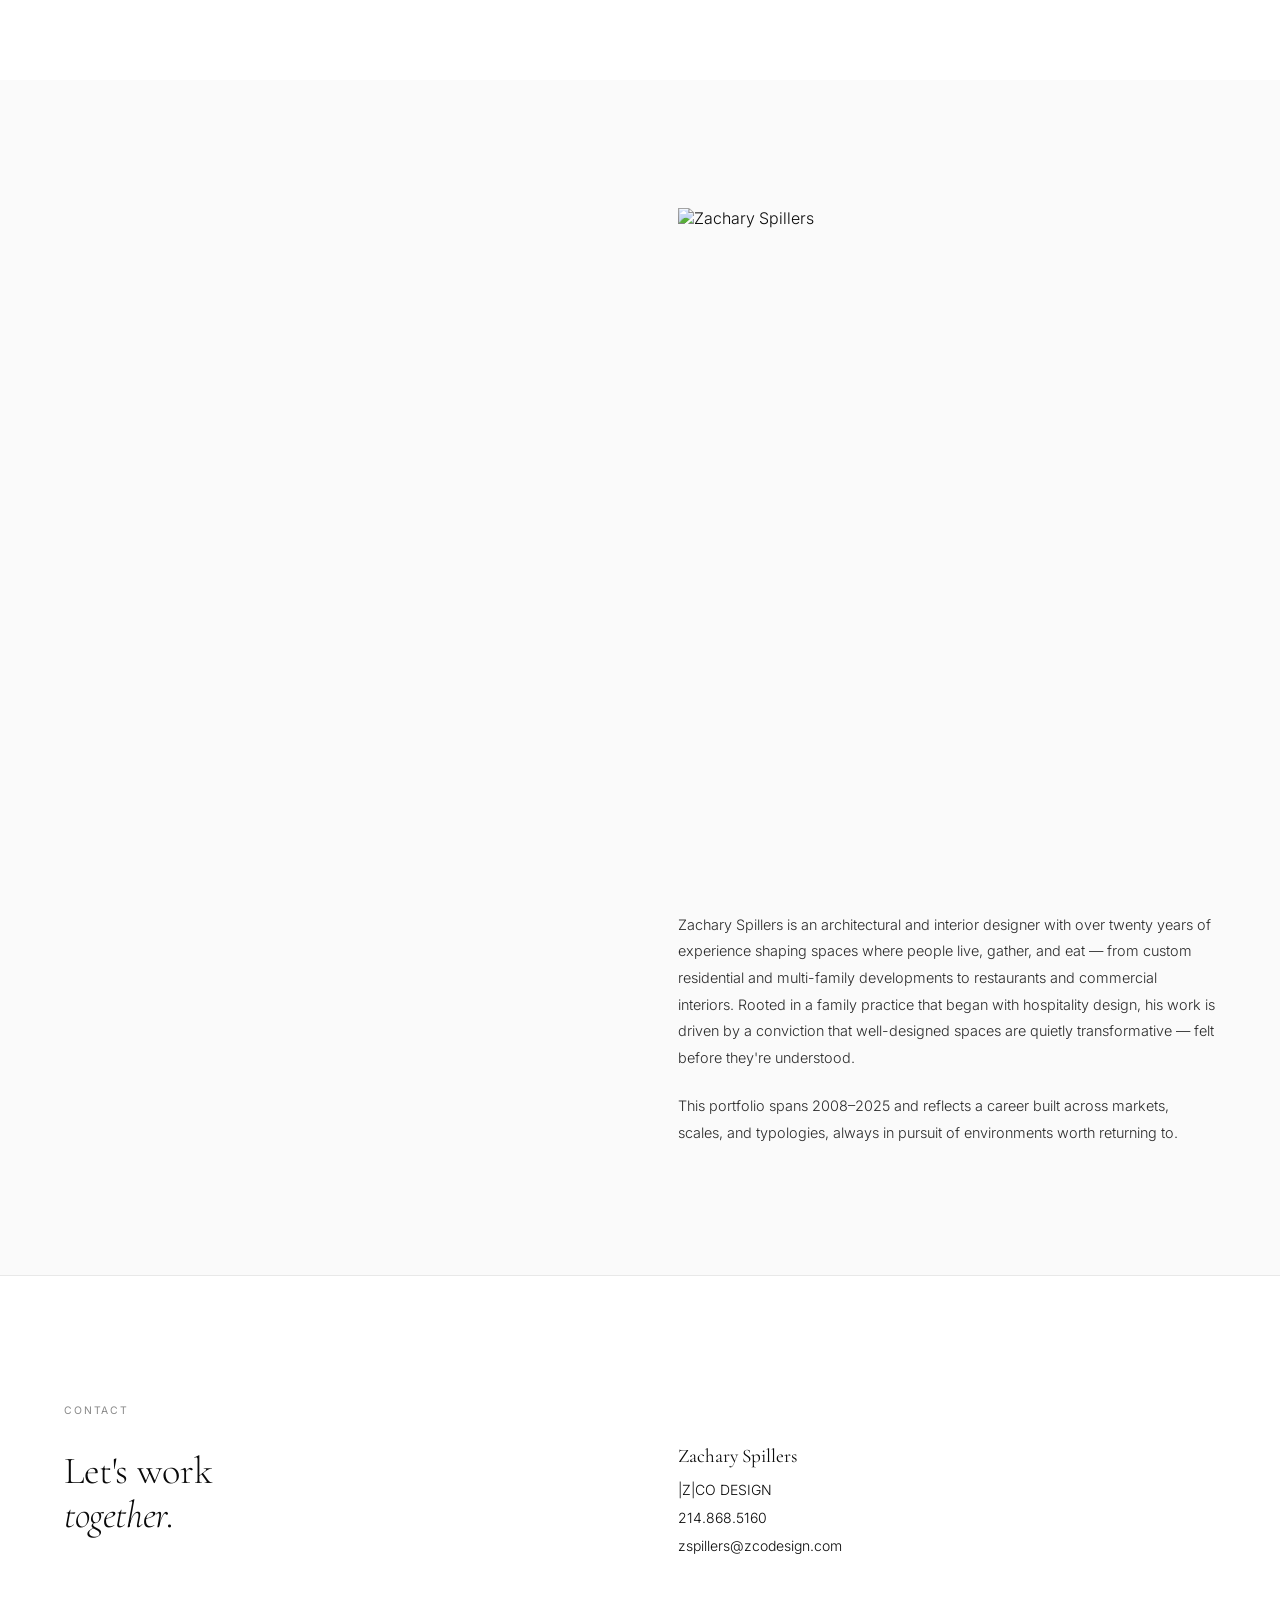
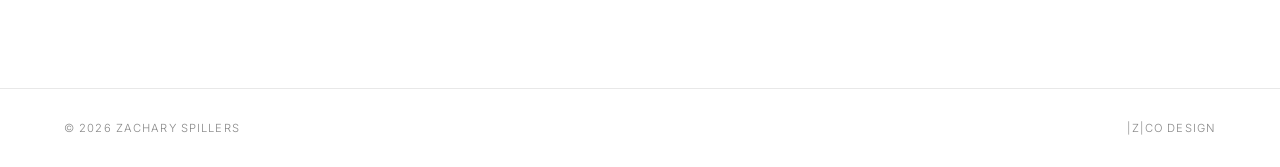
==== commit 8d016f94: "Add headshot to about section" ====
--- a/index.html
+++ b/index.html
@@ -50,7 +50,10 @@
         <h2 class="t-heading fade-in">Spaces worth<br /><em>returning to.</em></h2>
       </div>
       <div class="fade-in">
-        <p class="about-bio">
+        <div class="about-photo">
+          <img src="images/zachary-spillers.jpg" alt="Zachary Spillers" />
+        </div>
+        <p class="about-bio" style="margin-top:1.5em;">
           Zachary Spillers is an architectural and interior designer with over twenty years of experience shaping spaces where people live, gather, and eat — from custom residential and multi-family developments to restaurants and commercial interiors. Rooted in a family practice that began with hospitality design, his work is driven by a conviction that well-designed spaces are quietly transformative — felt before they're understood.
         </p>
         <p class="about-bio" style="margin-top:1.5em;">
--- a/styles.css
+++ b/styles.css
@@ -303,6 +303,20 @@
 
 .about-label { margin-bottom: 32px; }
 
+.about-photo {
+  width: 100%;
+  aspect-ratio: 4 / 5;
+  overflow: hidden;
+  margin-bottom: 2em;
+}
+
+.about-photo img {
+  width: 100%;
+  height: 100%;
+  object-fit: cover;
+  object-position: center top;
+}
+
 .about-bio {
   font-family: var(--sans);
   font-weight: 300;
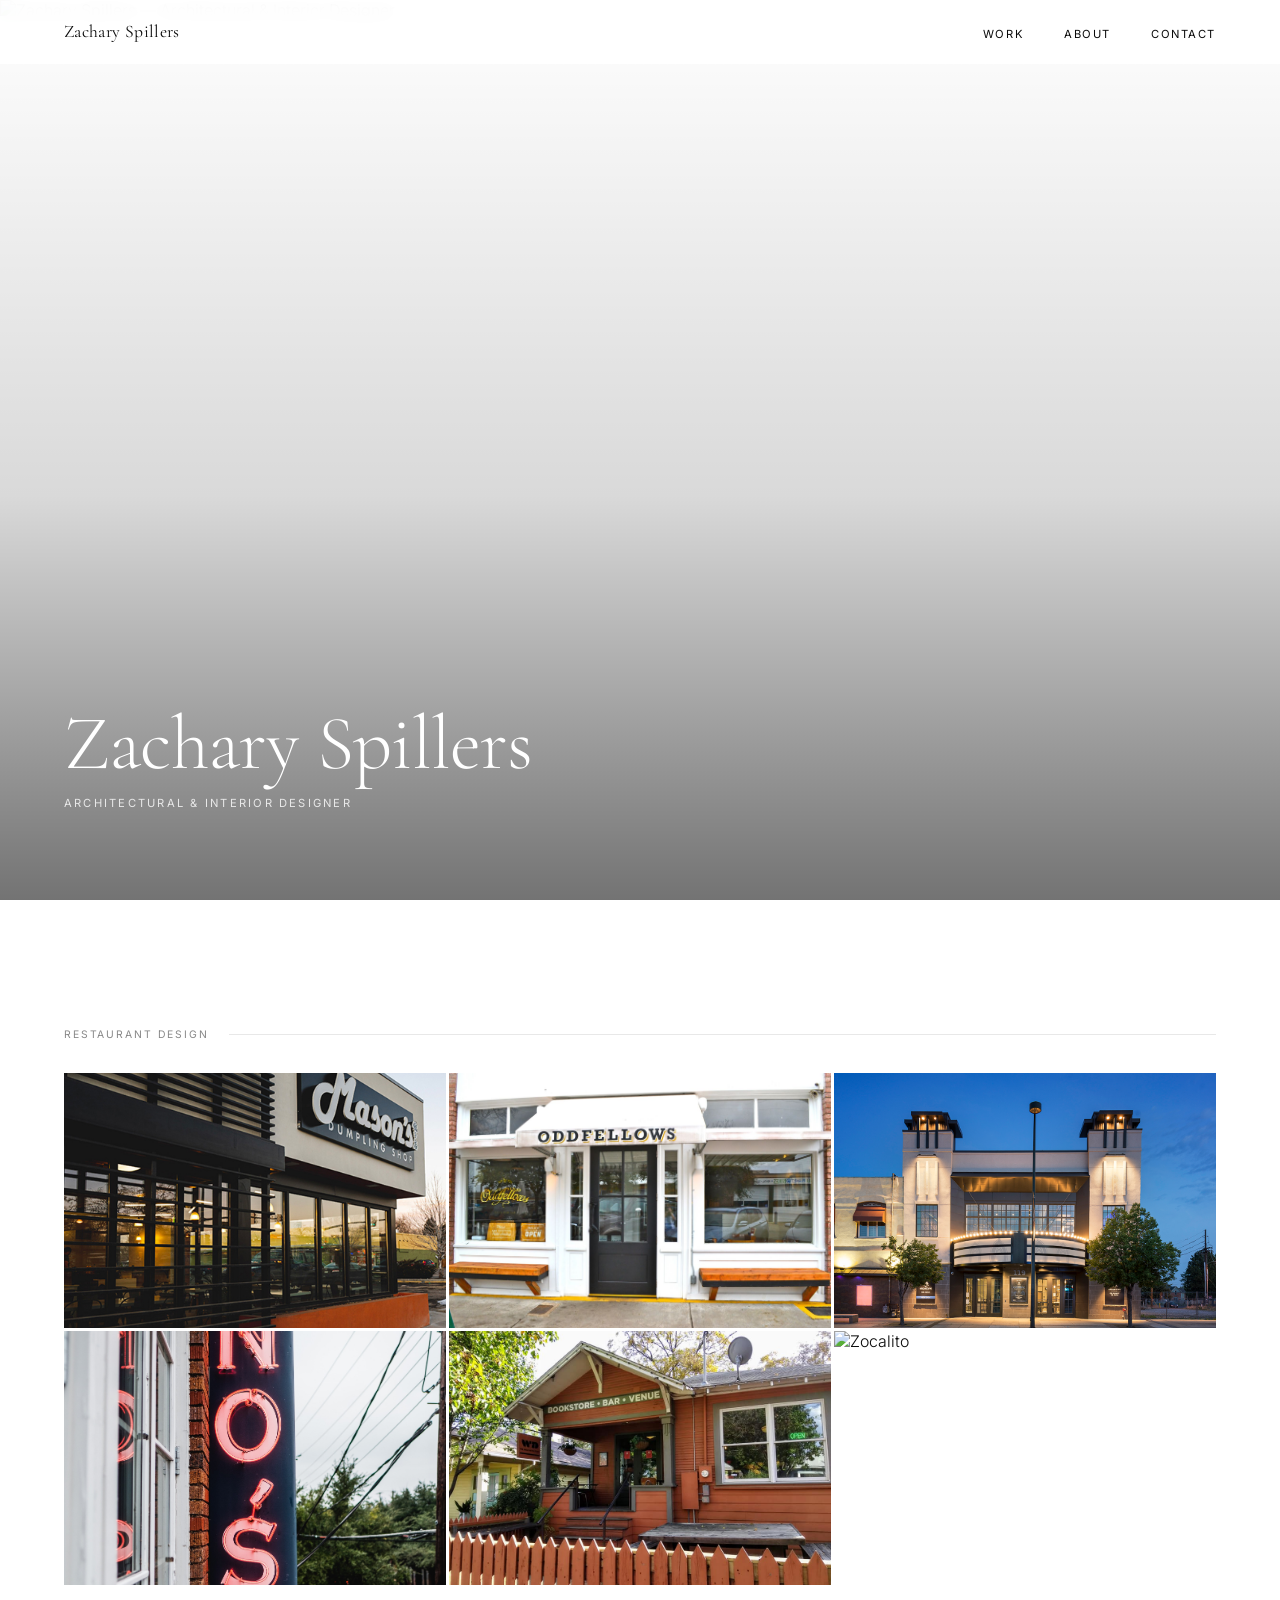
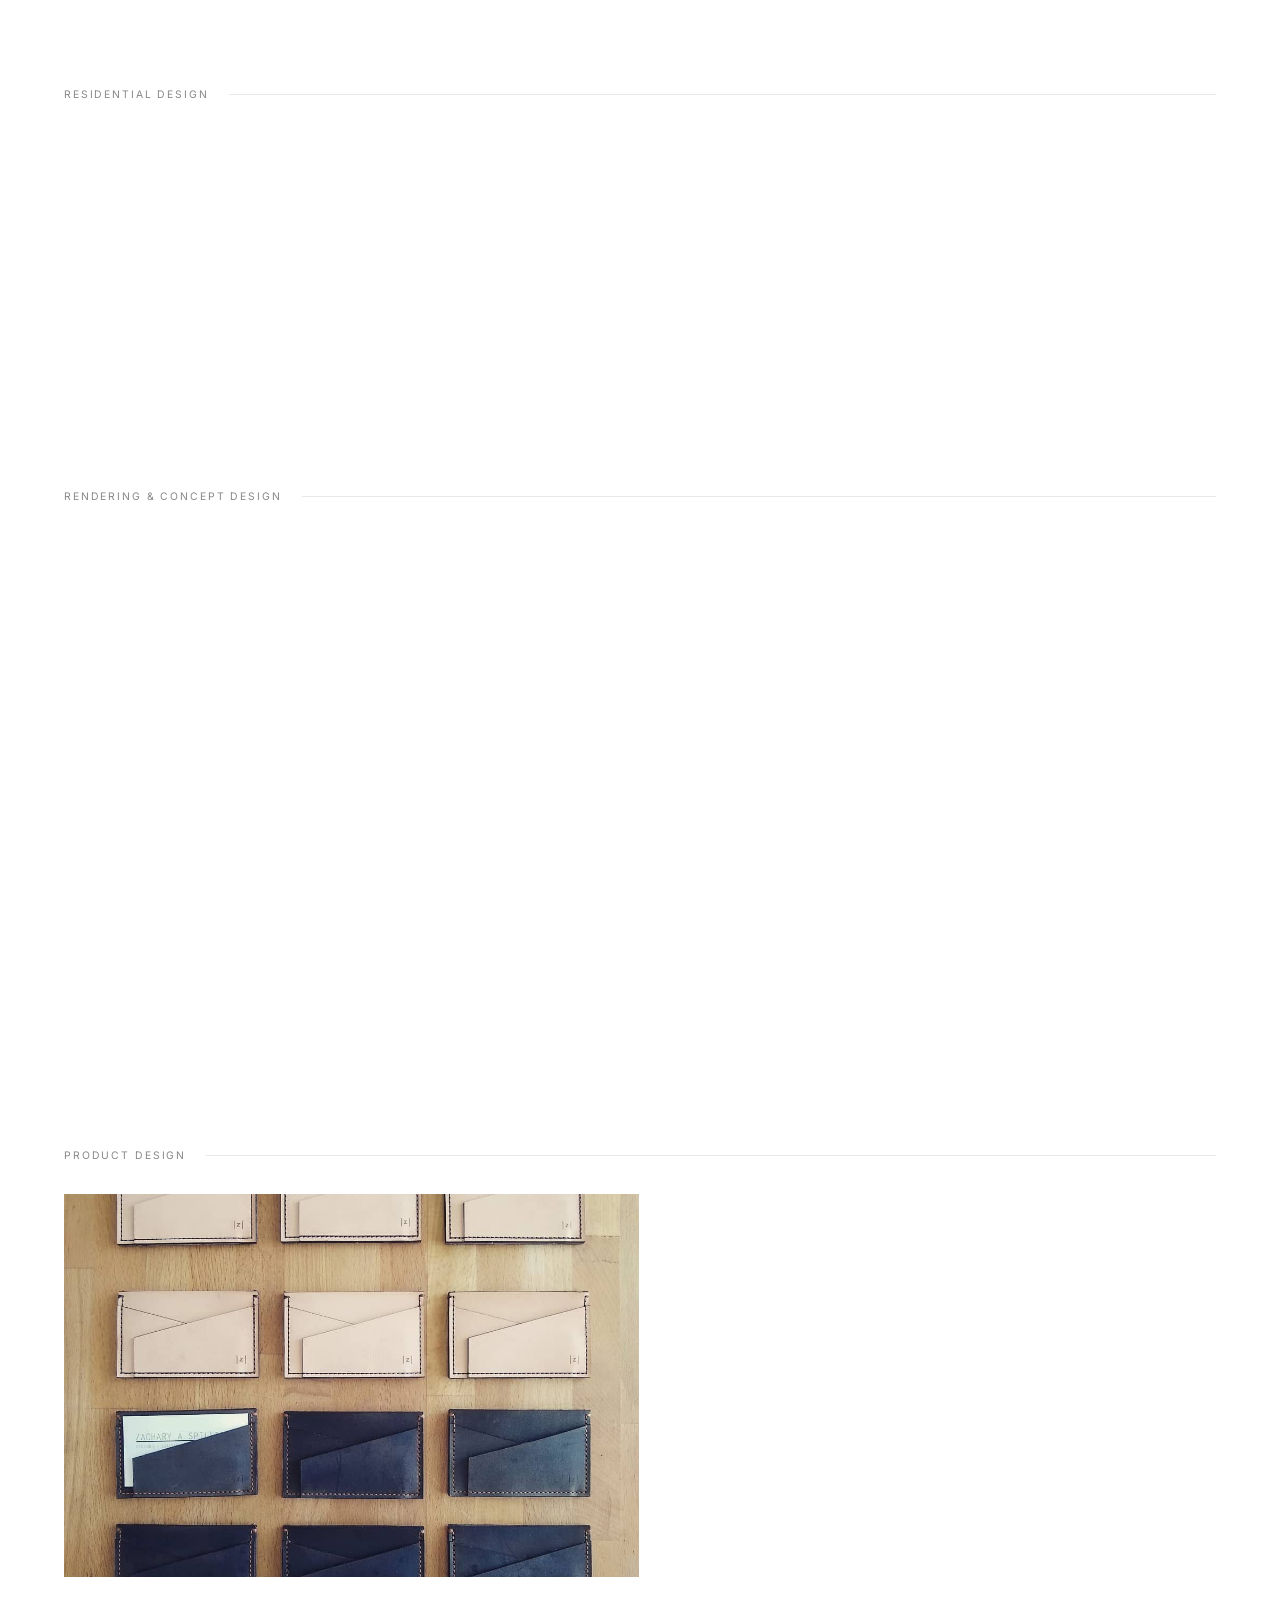
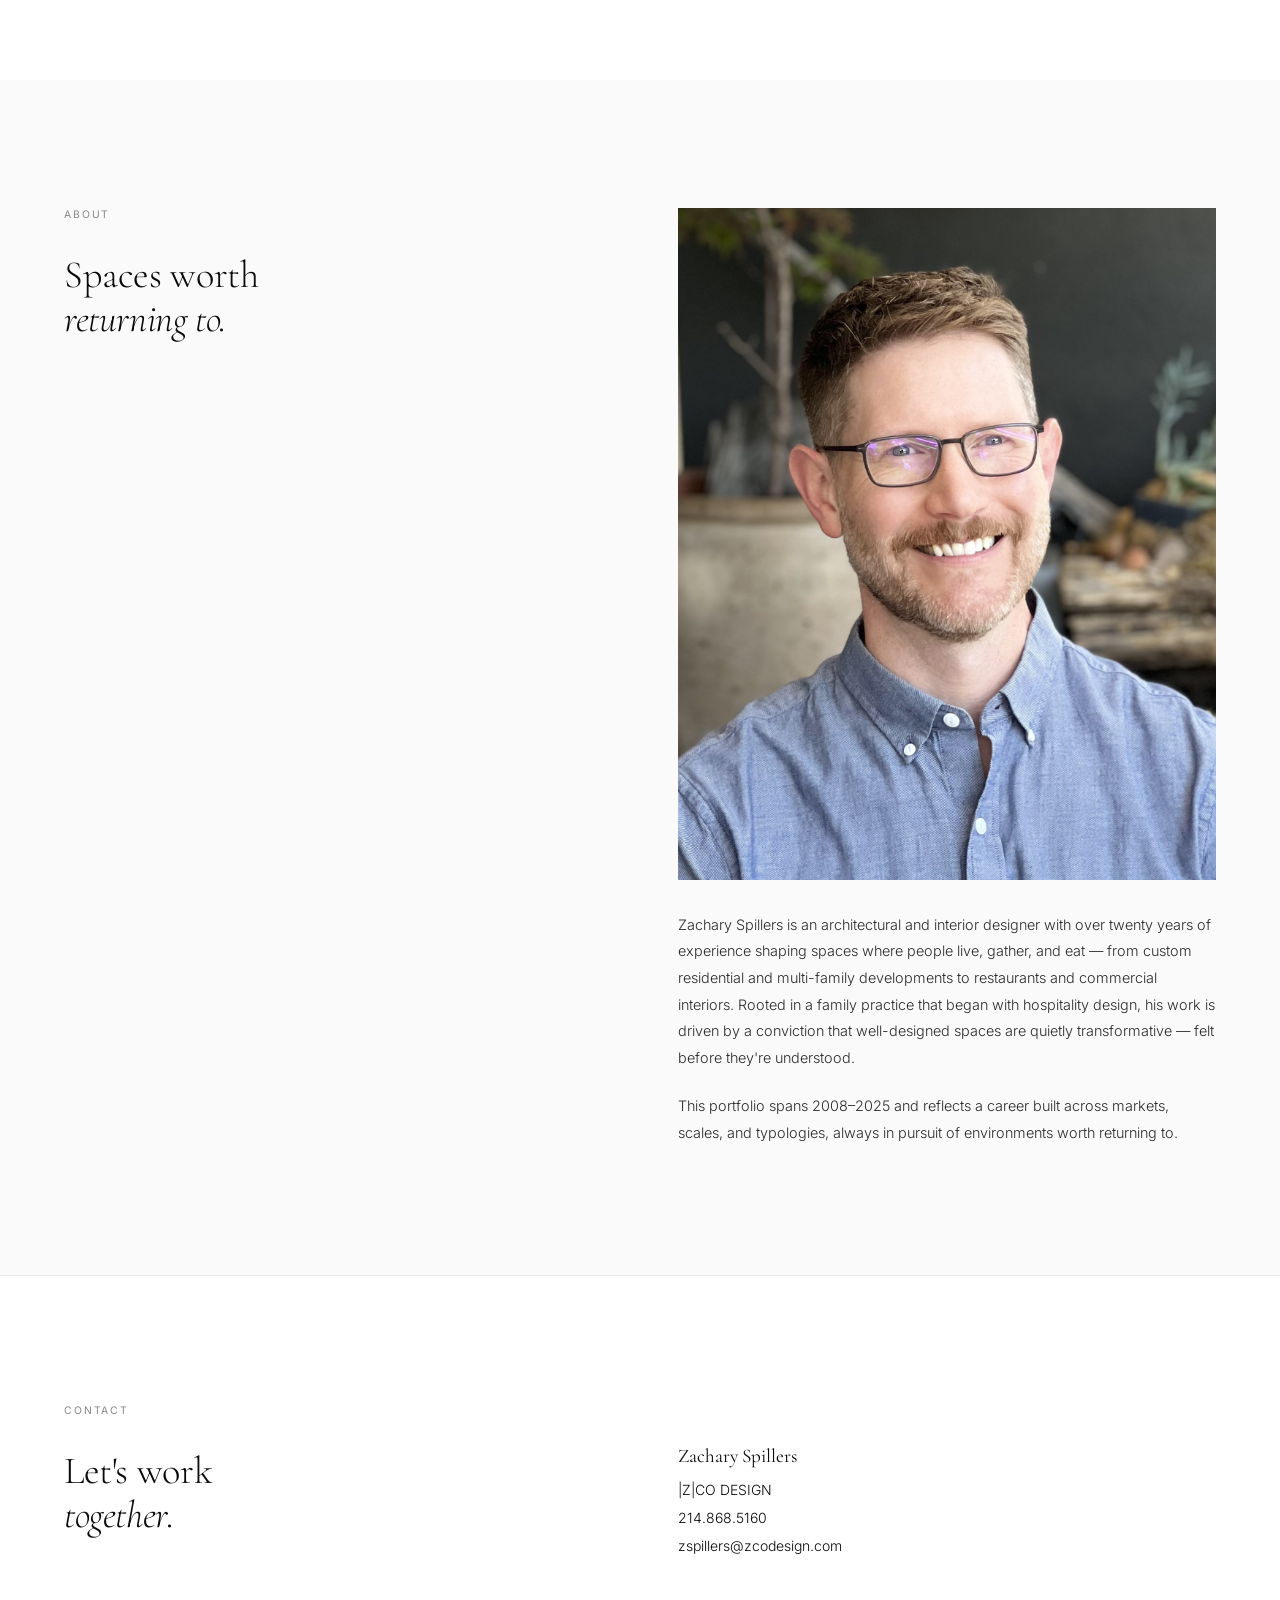
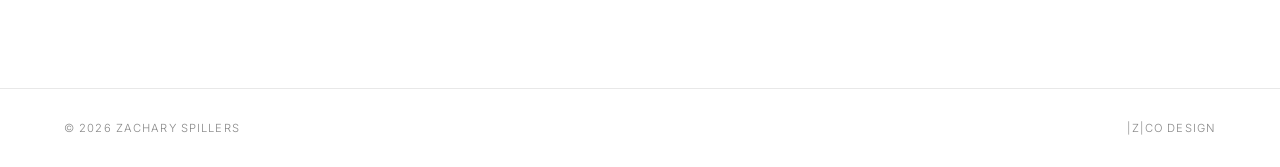
==== commit 5d91efe7: "Update hero image" ====
--- a/index.html
+++ b/index.html
@@ -27,7 +27,7 @@
   <!-- ─── HERO ─────────────────────────────────────────────────────────────── -->
   <section class="hero">
     <div class="hero-image">
-      <img src="images/oddfellows-cafe/Oddfellows_Cafe_Cover.jpg"
+      <img src="images/zocalito/Zocalito_Cover.png"
            alt="Zachary Spillers — Architectural &amp; Interior Designer" />
     </div>
     <div class="hero-overlay"></div>
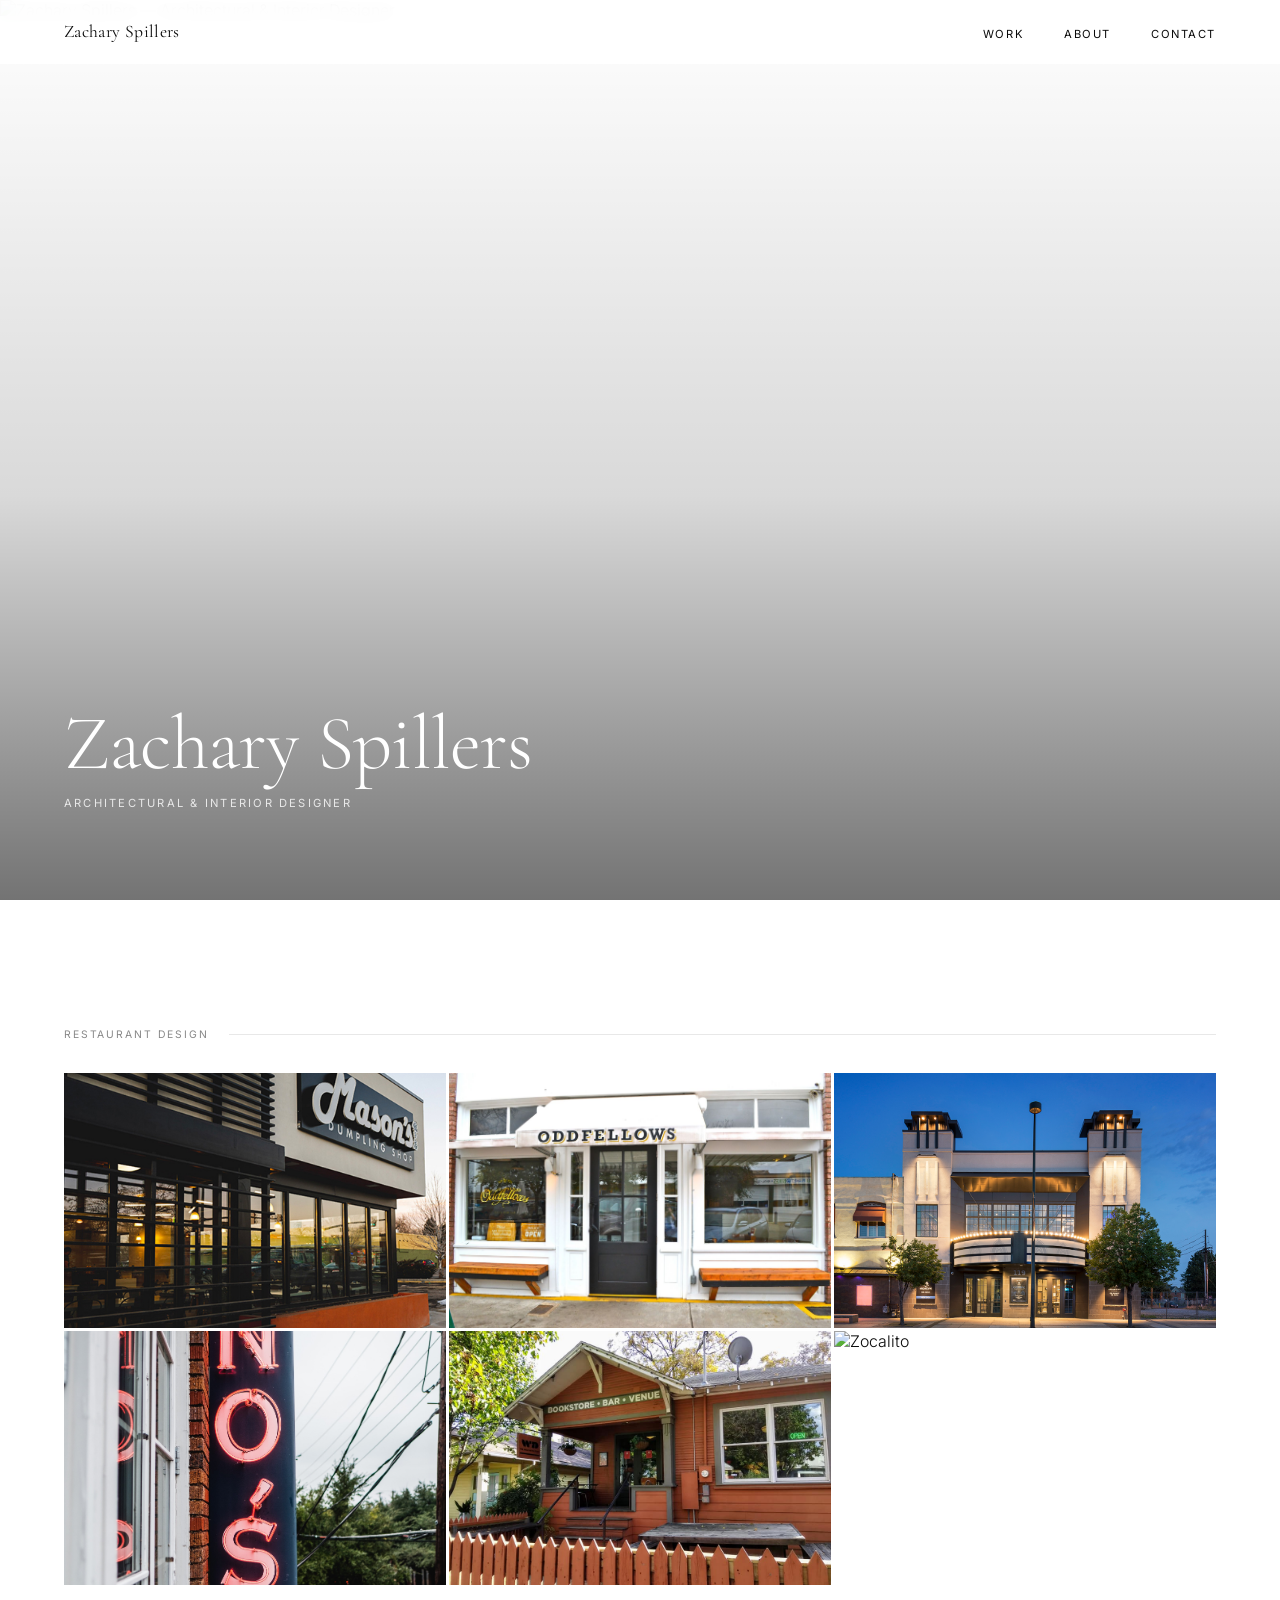
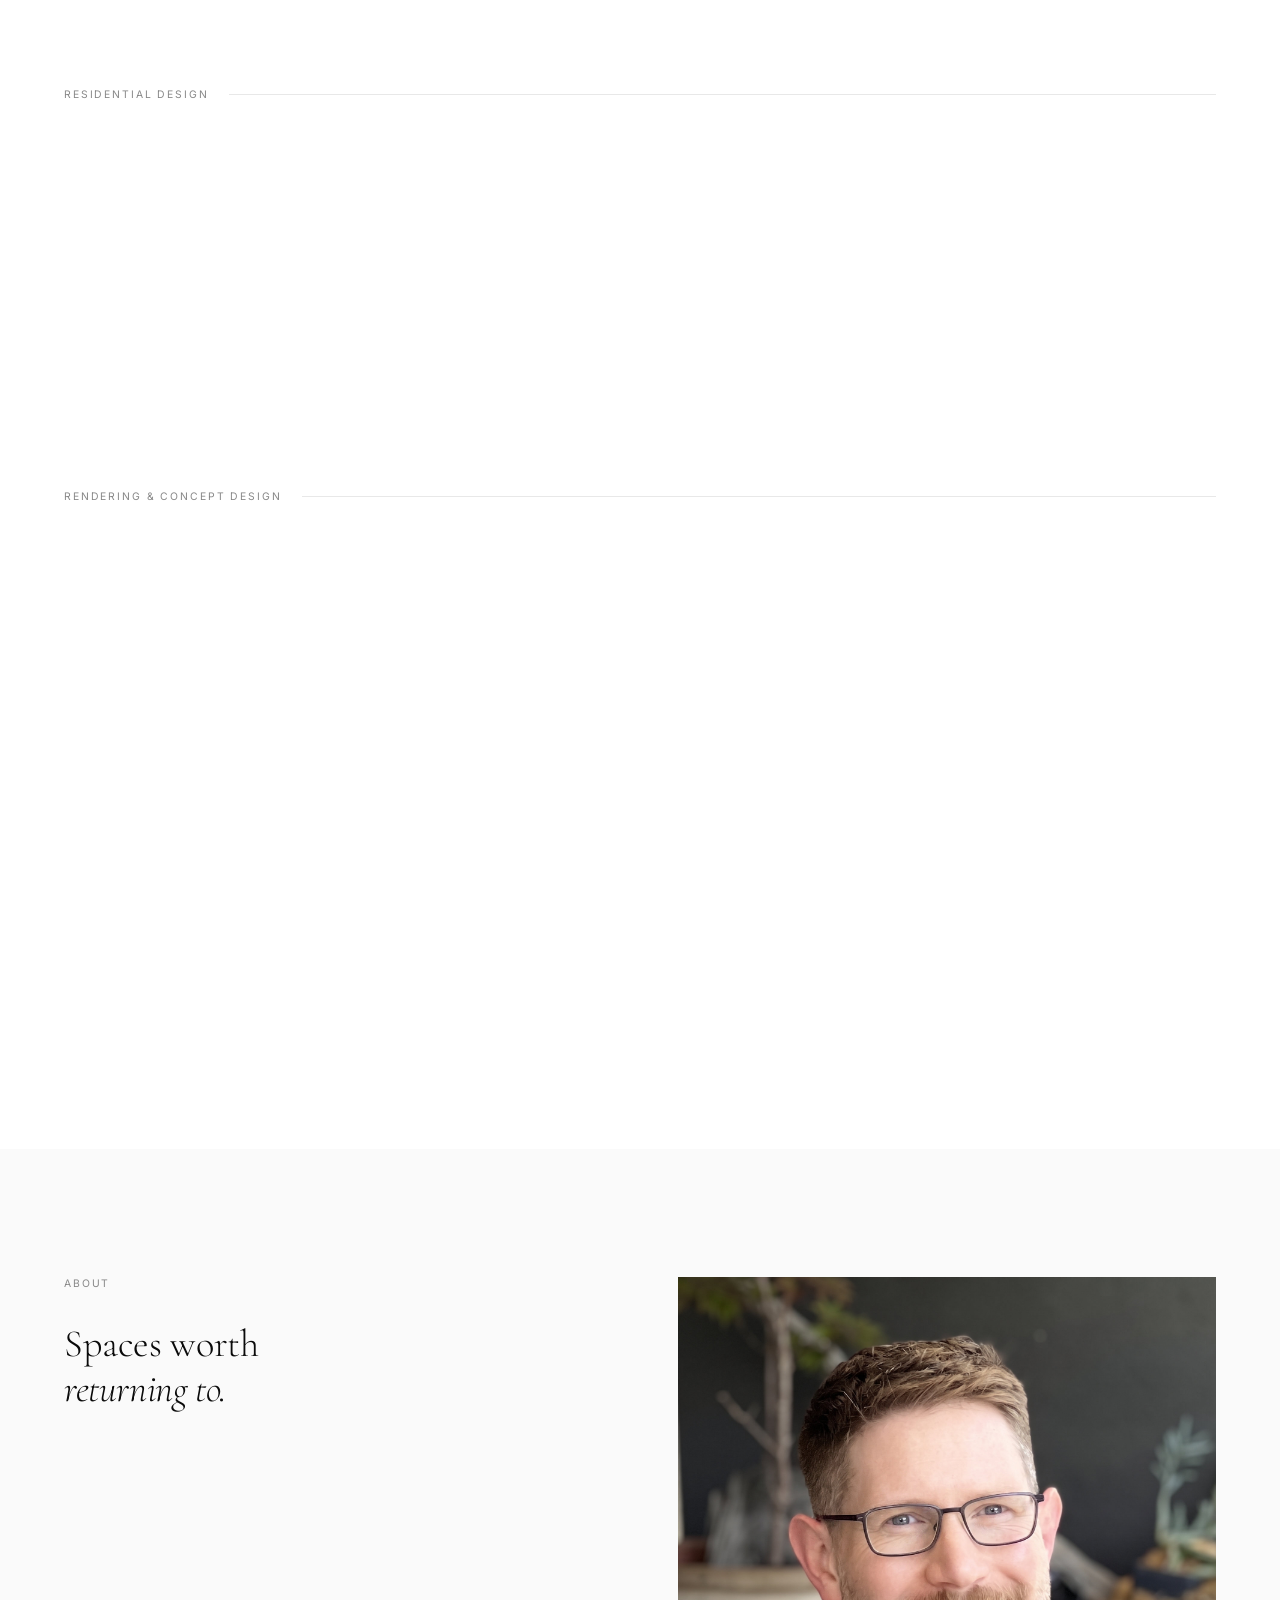
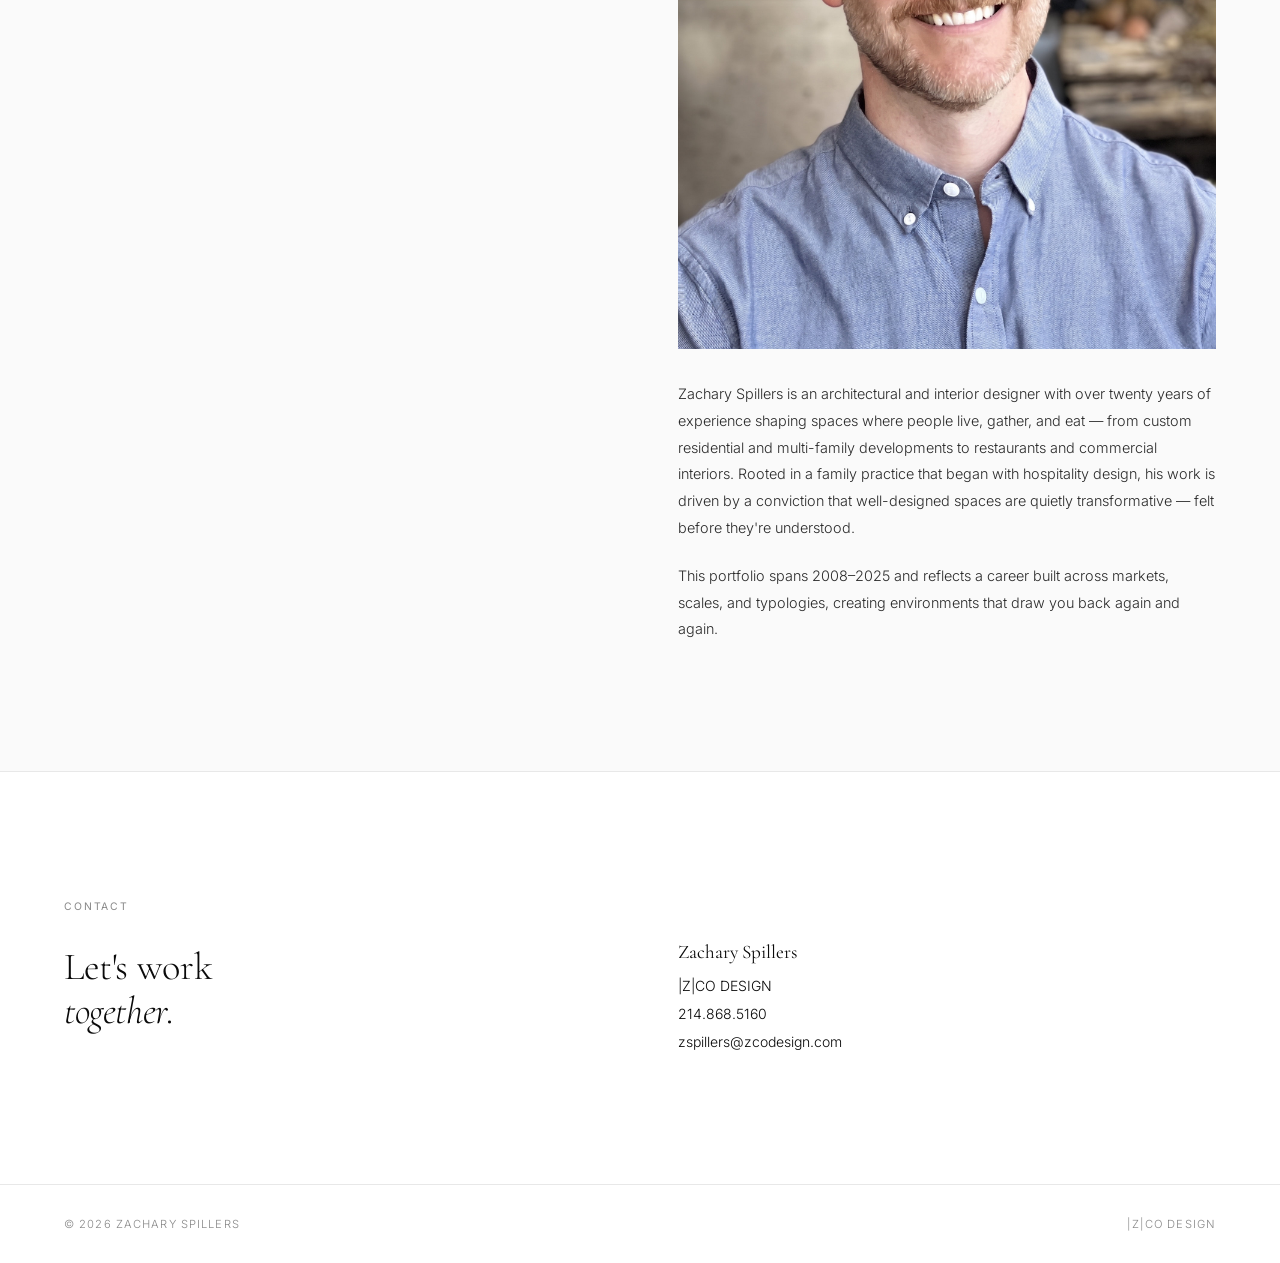
==== commit 37582f67: "update about section text and remove product design section" ====
--- a/index.html
+++ b/index.html
@@ -57,7 +57,7 @@
           Zachary Spillers is an architectural and interior designer with over twenty years of experience shaping spaces where people live, gather, and eat — from custom residential and multi-family developments to restaurants and commercial interiors. Rooted in a family practice that began with hospitality design, his work is driven by a conviction that well-designed spaces are quietly transformative — felt before they're understood.
         </p>
         <p class="about-bio" style="margin-top:1.5em;">
-          This portfolio spans 2008–2025 and reflects a career built across markets, scales, and typologies, always in pursuit of environments worth returning to.
+          This portfolio spans 2008–2025 and reflects a career built across markets, scales, and typologies, creating environments that draw you back again and again.
         </p>
       </div>
     </div>
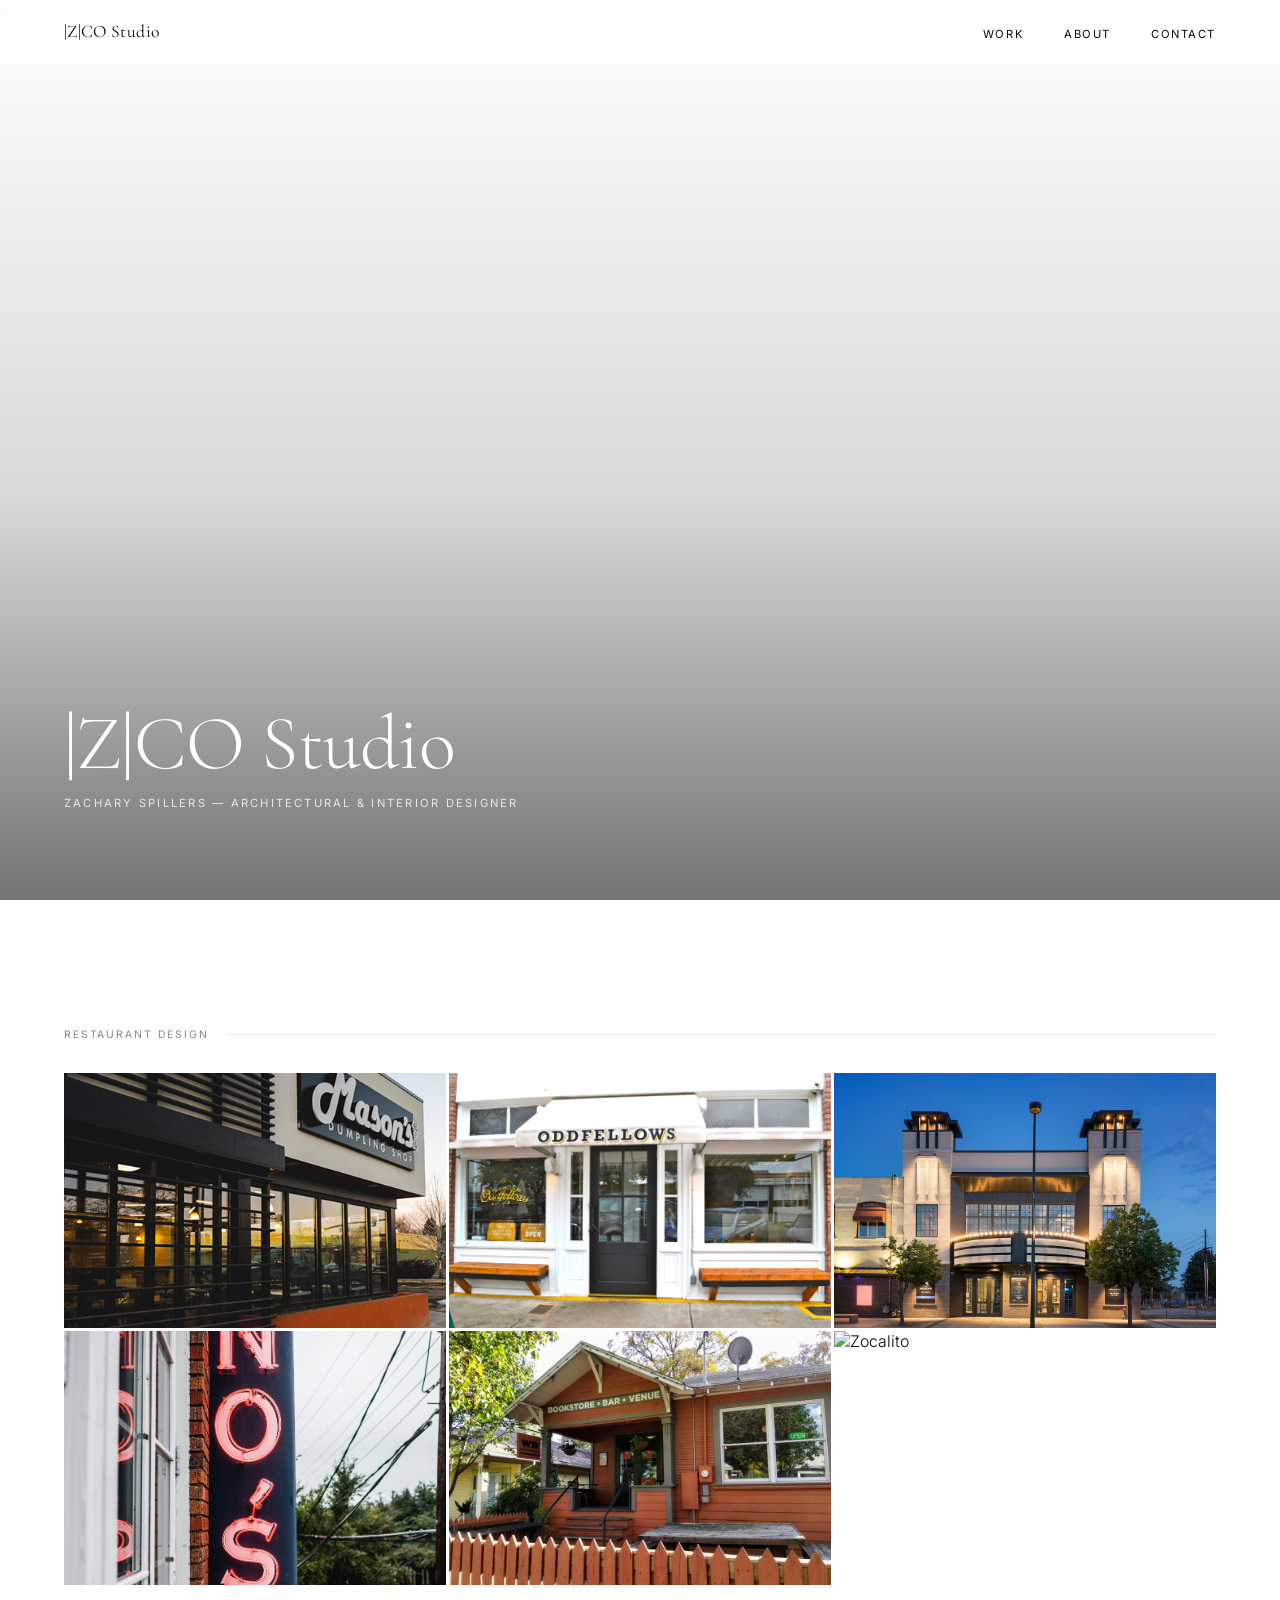
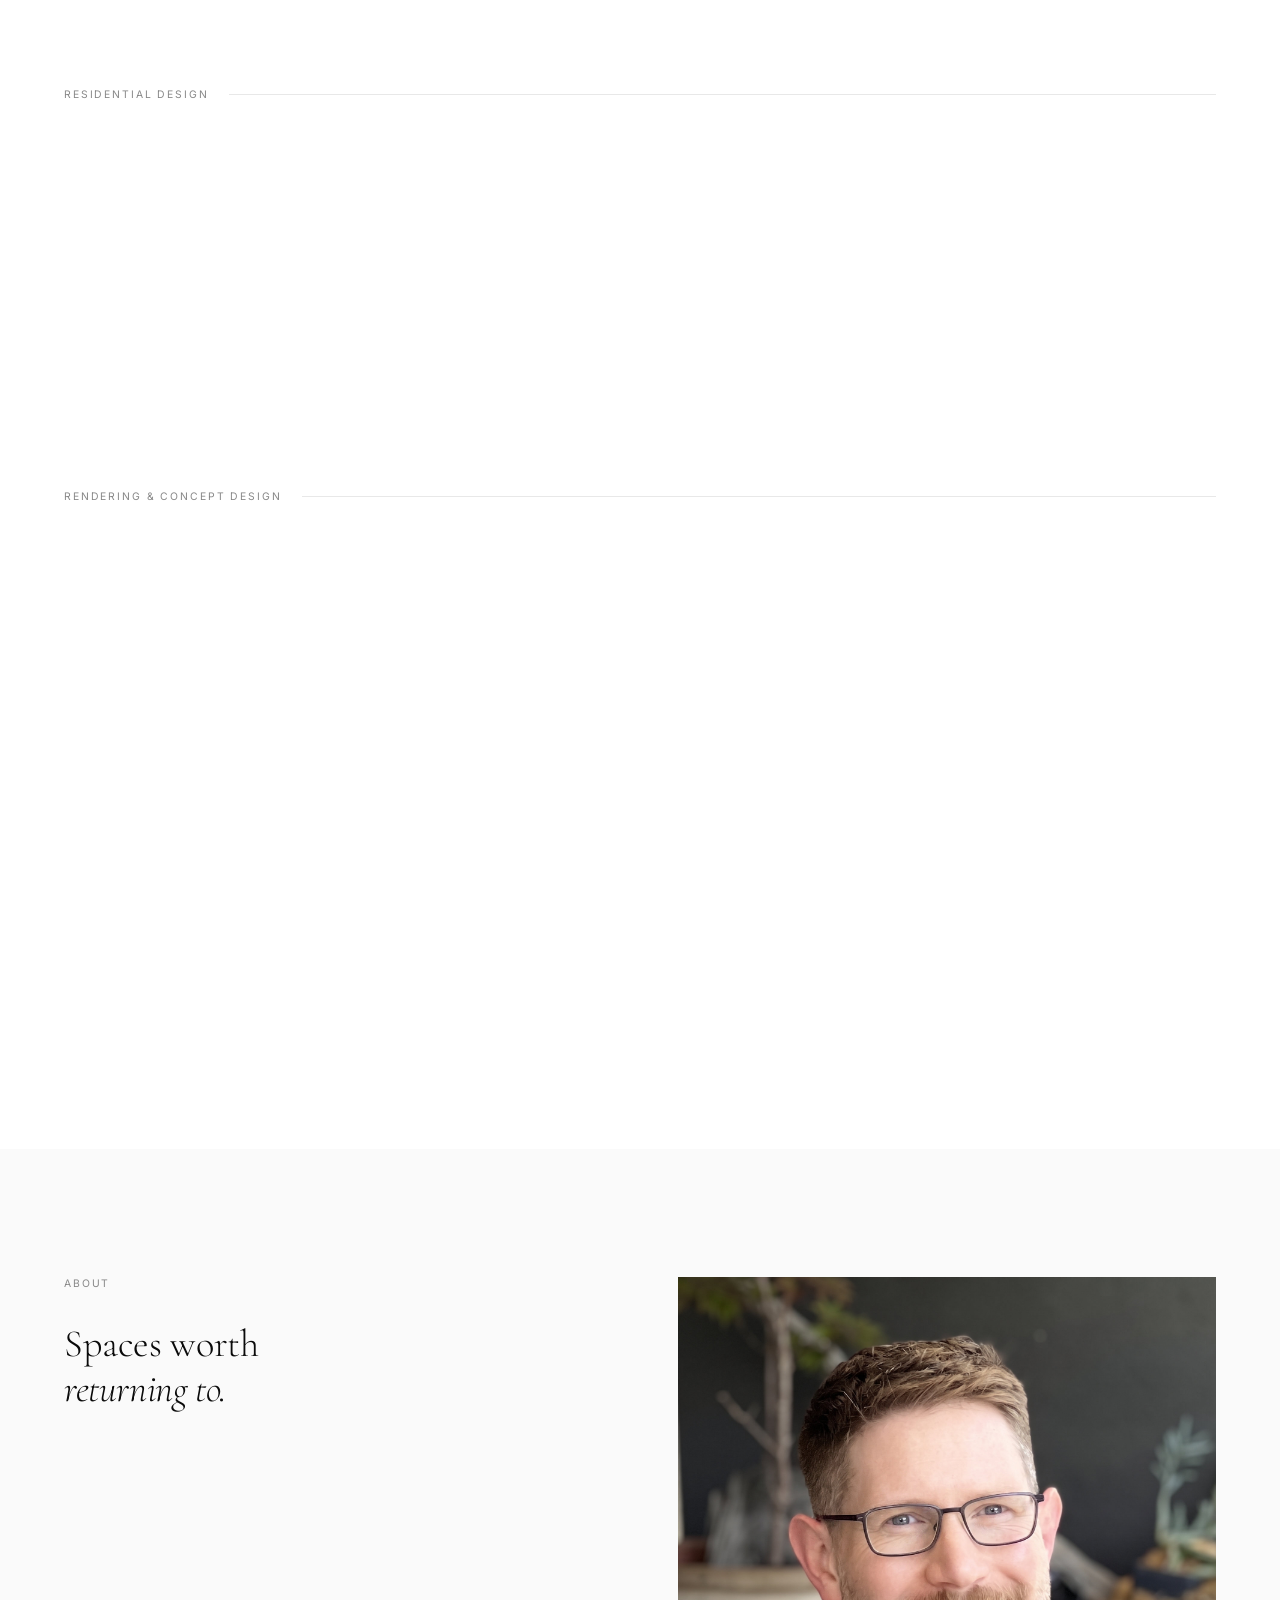
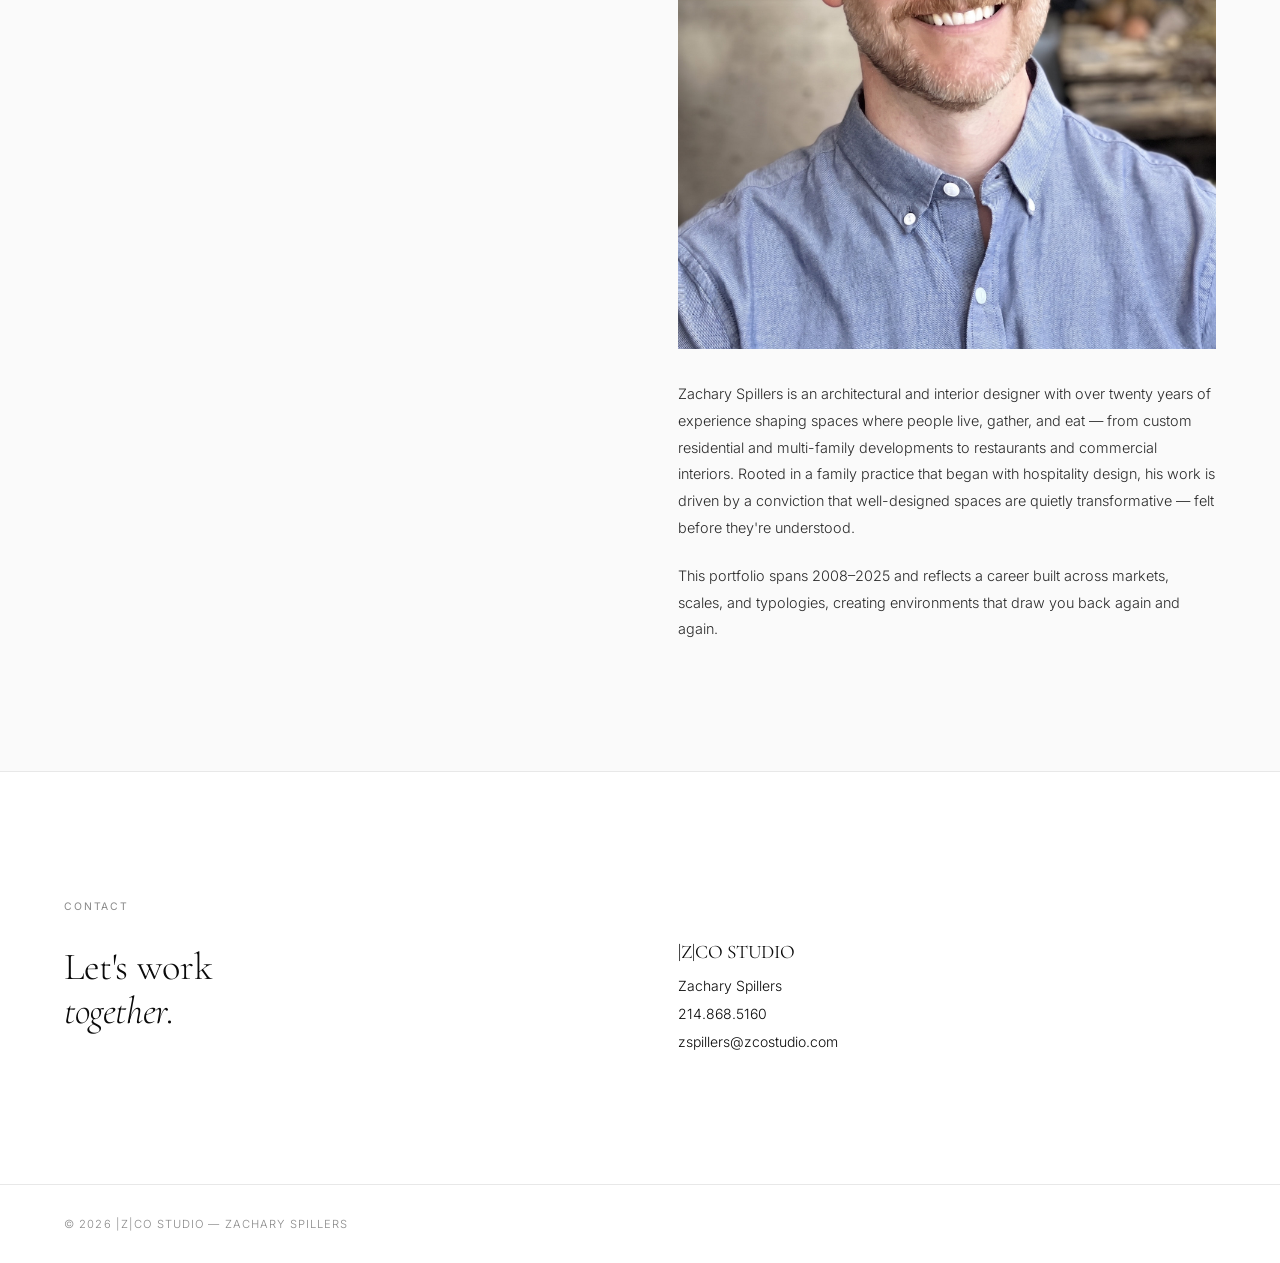
==== commit 746c7a22: "Update Index text and Mason's project description" ====
--- a/index.html
+++ b/index.html
@@ -16,7 +16,7 @@
 
   <!-- ─── NAV ─────────────────────────────────────────────────────────────── -->
   <nav class="nav" id="nav">
-    <a href="index.html" class="nav-wordmark">Zachary Spillers</a>
+    <a href="index.html" class="nav-wordmark">|Z|CO Studio</a>
     <ul class="nav-links">
       <li><a href="#work">Work</a></li>
       <li><a href="#about">About</a></li>
@@ -32,8 +32,8 @@
     </div>
     <div class="hero-overlay"></div>
     <div class="hero-content">
-      <h1 class="t-display">Zachary Spillers</h1>
-      <p class="hero-subtitle">Architectural &amp; Interior Designer</p>
+      <h1 class="t-display">|Z|CO Studio</h1>
+      <p class="hero-subtitle">Zachary Spillers &mdash; Architectural &amp; Interior Designer</p>
     </div>
   </section>
 
@@ -71,18 +71,17 @@
         <h2 class="t-heading">Let's work<br /><em>together.</em></h2>
       </div>
       <div class="contact-details fade-in">
-        <span class="contact-name">Zachary Spillers</span>
-        <span class="contact-line">|Z|CO DESIGN</span>
+        <span class="contact-name">|Z|CO STUDIO</span>
+        <span class="contact-line">Zachary Spillers</span>
         <a class="contact-line" href="tel:2148685160">214.868.5160</a>
-        <a class="contact-line" href="mailto:zspillers@zcodesign.com">zspillers@zcodesign.com</a>
+        <a class="contact-line" href="mailto:zspillers@zcostudio.com">zspillers@zcostudio.com</a>
       </div>
     </div>
   </section>
 
   <!-- ─── FOOTER ────────────────────────────────────────────────────────────── -->
   <footer class="footer">
-    <span class="footer-copy">&copy; 2026 Zachary Spillers</span>
-    <span class="footer-copy">|Z|CO DESIGN</span>
+    <span class="footer-copy">&copy; 2026 |Z|CO STUDIO &mdash; Zachary Spillers</span>
   </footer>
 
   <script src="projects.js"></script>
